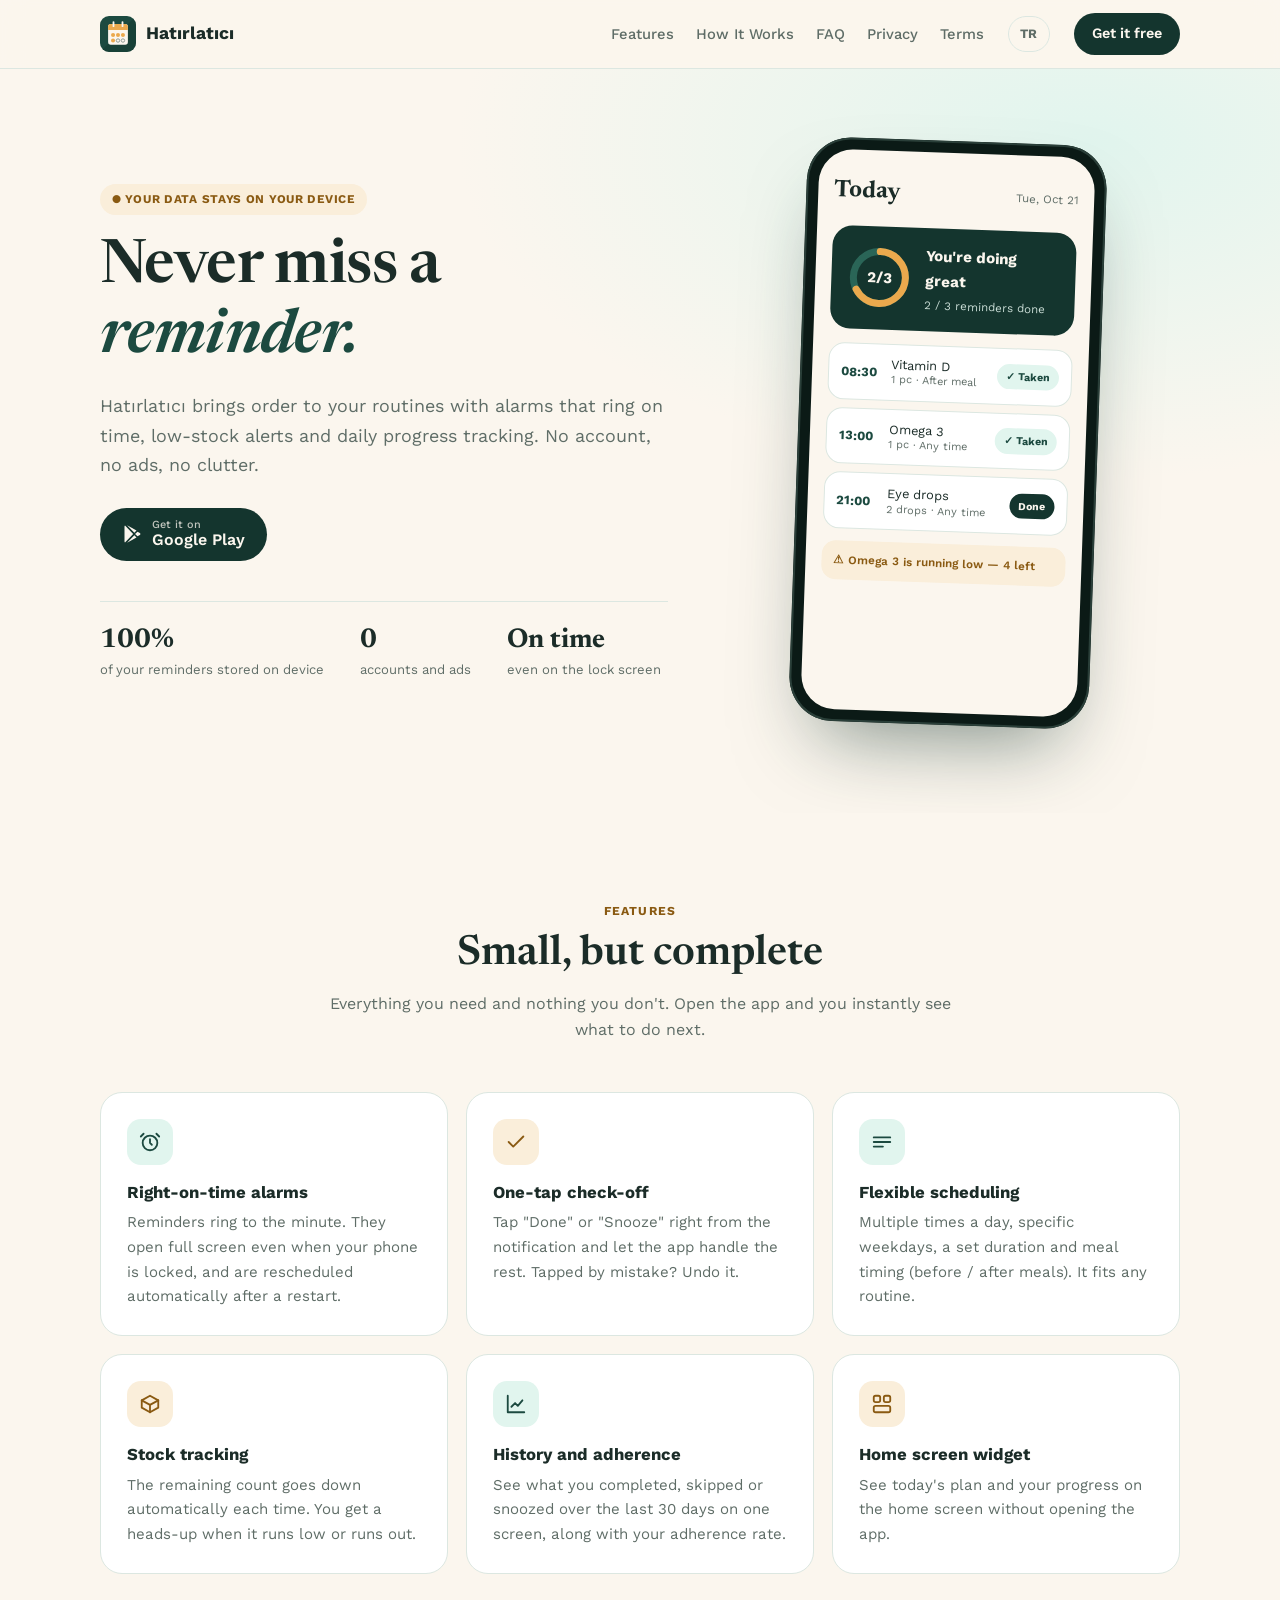
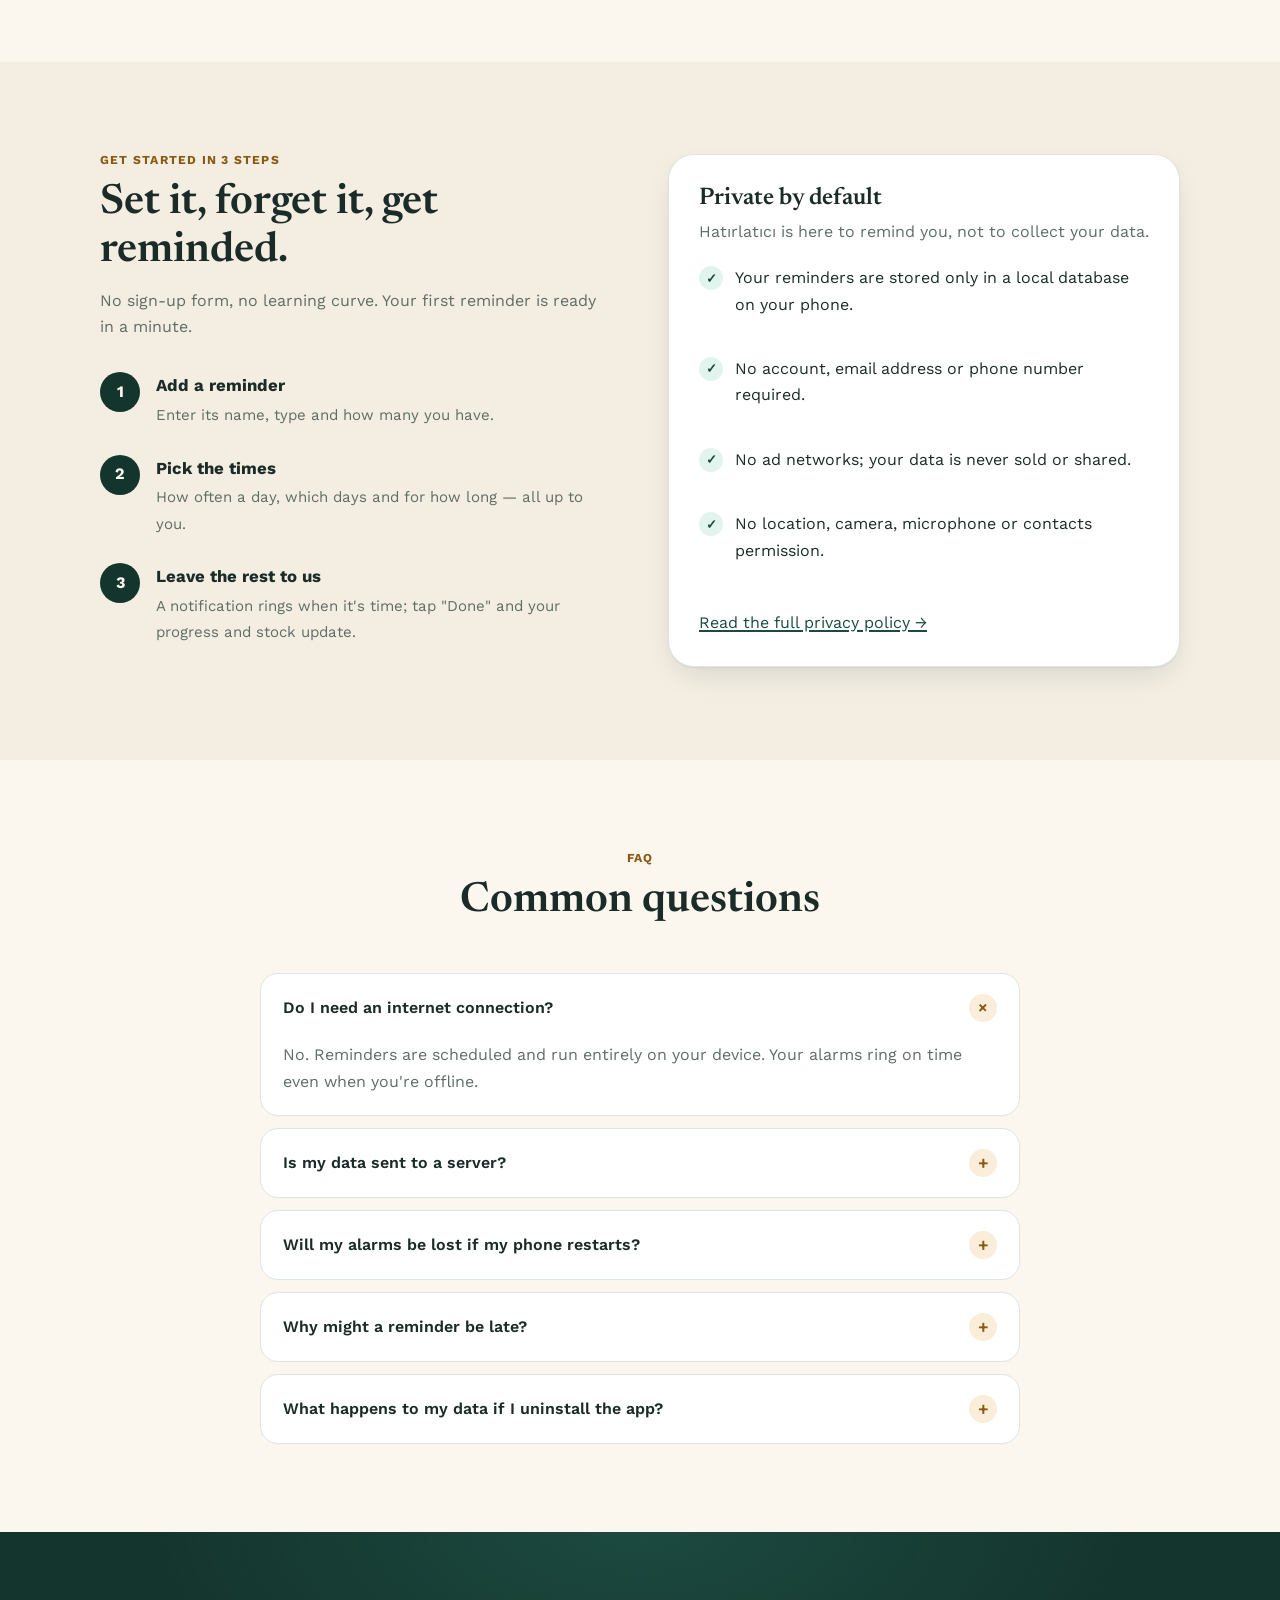
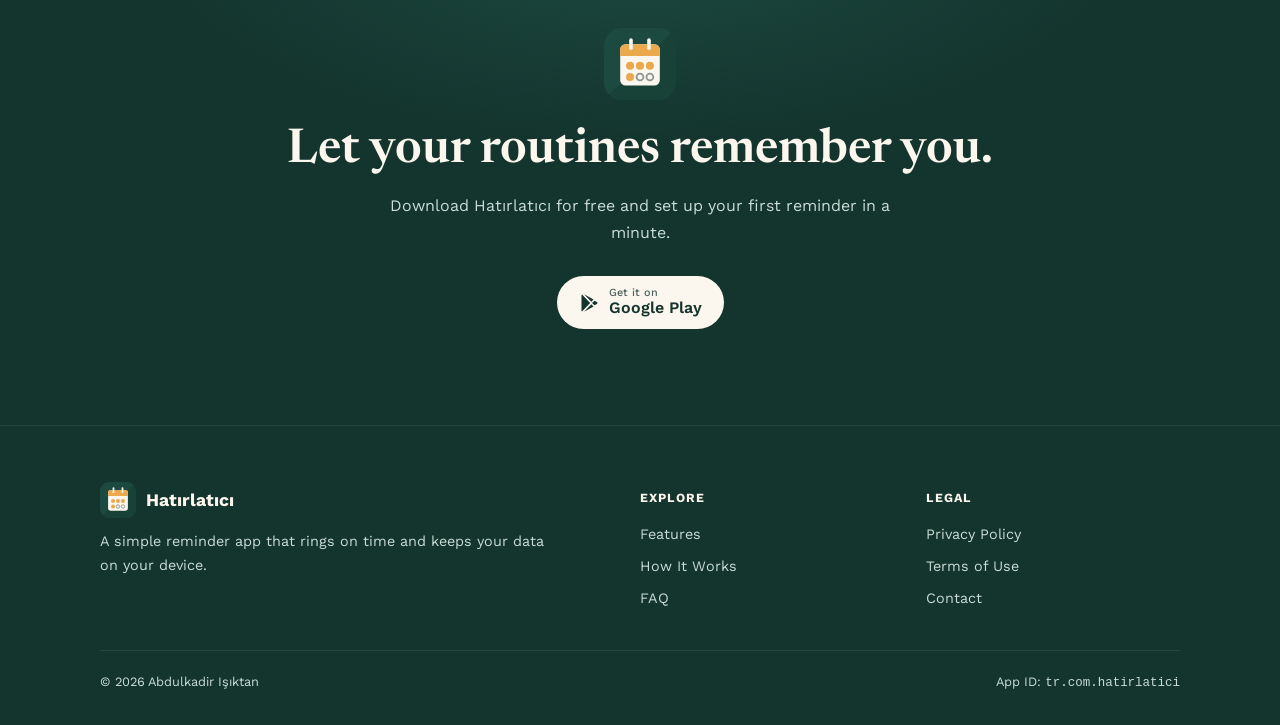
==== en/index.html @ 18e226e3 "Turn privacy page into a bilingual landing site Add a landing page, separate privacy policy and term" ====
<!DOCTYPE html>
<html lang="en">
<head>
<meta charset="UTF-8">
<meta name="viewport" content="width=device-width, initial-scale=1">
<title>Hatırlatıcı — Never miss a reminder</title>
<meta name="description" content="Hatırlatıcı keeps your daily routines on track with on-time alarms, stock tracking, history and a home screen widget. Your data stays on your device.">
<meta name="theme-color" content="#14352E">
<meta property="og:title" content="Hatırlatıcı">
<meta property="og:description" content="A simple reminder app that rings on time and keeps your data on your device.">
<meta property="og:image" content="../logo.svg">
<link rel="alternate" hreflang="tr" href="../">
<link rel="alternate" hreflang="en" href="./">
<link rel="icon" href="../logo.svg" type="image/svg+xml">
<link rel="preconnect" href="https://fonts.gstatic.com" crossorigin>
<link href="https://fonts.googleapis.com/css2?family=Newsreader:ital,wght@0,500;0,600;0,700;1,600&family=Work+Sans:wght@400;500;600;700&display=swap" rel="stylesheet">
<link rel="stylesheet" href="../styles.css">
</head>
<body>

<nav class="nav">
  <div class="wrap">
    <a class="brand" href="./"><img src="../logo.svg" alt="">Hatırlatıcı</a>
    <div class="nav-links">
      <a href="#features">Features</a>
      <a href="#how-it-works">How It Works</a>
      <a href="#faq">FAQ</a>
      <a href="privacy-policy.html">Privacy</a>
      <a href="terms-of-use.html">Terms</a>
    </div>
    <a class="lang" href="../" hreflang="tr" lang="tr" aria-label="Türkçe">TR</a>
    <a class="btn" href="#download">Get it free</a>
  </div>
</nav>

<header class="hero">
  <div class="wrap">
    <div>
      <span class="eyebrow">● Your data stays on your device</span>
      <h1>Never miss a <em>reminder.</em></h1>
      <p class="lead">Hatırlatıcı brings order to your routines with alarms that ring on time, low-stock alerts and daily progress tracking. No account, no ads, no clutter.</p>
      <a class="btn" href="https://play.google.com/store/apps/details?id=tr.com.hatirlatici" target="_blank" rel="noopener">
        <svg viewBox="0 0 24 24" fill="currentColor" aria-hidden="true"><path d="M3.6 1.8a1.5 1.5 0 0 0-.6 1.2v18c0 .5.2.9.6 1.2L13.4 12 3.6 1.8Zm11.2 11.6 2.6 2.7-11.3 6.4 8.7-9.1Zm3.8-4.1 2.8 1.6c.9.5.9 1.8 0 2.3l-2.8 1.6-2.9-2.8 2.9-2.7ZM6.1 1.5l11.3 6.4-2.6 2.7-8.7-9.1Z"/></svg>
        <span><small>Get it on</small>Google Play</span>
      </a>
      <div class="stats">
        <div><b>100%</b><span>of your reminders stored on device</span></div>
        <div><b>0</b><span>accounts and ads</span></div>
        <div><b>On time</b><span>even on the lock screen</span></div>
      </div>
    </div>

    <div class="phone" aria-hidden="true">
      <div class="screen">
        <div class="top"><b>Today</b><span>Tue, Oct 21</span></div>
        <div class="ring-card">
          <svg class="ring" viewBox="0 0 64 64">
            <circle cx="32" cy="32" r="26" fill="none" stroke="#2A6557" stroke-width="7"/>
            <circle cx="32" cy="32" r="26" fill="none" stroke="#EBA94D" stroke-width="7" stroke-linecap="round" stroke-dasharray="163.4" stroke-dashoffset="54.5" transform="rotate(-90 32 32)"/>
            <text x="32" y="37" text-anchor="middle" fill="#FBF6EE" font-size="15" font-weight="700" font-family="Work Sans, sans-serif">2/3</text>
          </svg>
          <div><b>You're doing great</b><span>2 / 3 reminders done</span></div>
        </div>
        <div class="dose"><span class="t">08:30</span><span class="n">Vitamin D<small>1 pc · After meal</small></span><span class="pill ok">✓ Taken</span></div>
        <div class="dose"><span class="t">13:00</span><span class="n">Omega 3<small>1 pc · Any time</small></span><span class="pill ok">✓ Taken</span></div>
        <div class="dose"><span class="t">21:00</span><span class="n">Eye drops<small>2 drops · Any time</small></span><span class="pill wait">Done</span></div>
        <div class="stock">⚠ Omega 3 is running low — 4 left</div>
      </div>
    </div>
  </div>
</header>

<section class="block" id="features">
  <div class="wrap">
    <div class="head">
      <div class="kicker">Features</div>
      <h2>Small, but complete</h2>
      <p>Everything you need and nothing you don't. Open the app and you instantly see what to do next.</p>
    </div>
    <div class="grid">
      <div class="card">
        <div class="icon"><svg viewBox="0 0 24 24" fill="none" stroke="currentColor" stroke-width="2" stroke-linecap="round" stroke-linejoin="round"><circle cx="12" cy="13" r="8"/><path d="M12 9v4l2 2M5 3 2 6M22 6l-3-3"/></svg></div>
        <h3>Right-on-time alarms</h3>
        <p>Reminders ring to the minute. They open full screen even when your phone is locked, and are rescheduled automatically after a restart.</p>
      </div>
      <div class="card">
        <div class="icon amber"><svg viewBox="0 0 24 24" fill="none" stroke="currentColor" stroke-width="2" stroke-linecap="round" stroke-linejoin="round"><path d="M20 6 9 17l-5-5"/></svg></div>
        <h3>One-tap check-off</h3>
        <p>Tap "Done" or "Snooze" right from the notification and let the app handle the rest. Tapped by mistake? Undo it.</p>
      </div>
      <div class="card">
        <div class="icon"><svg viewBox="0 0 24 24" fill="none" stroke="currentColor" stroke-width="2" stroke-linecap="round" stroke-linejoin="round"><path d="M3 7h18M3 12h18M3 17h10"/></svg></div>
        <h3>Flexible scheduling</h3>
        <p>Multiple times a day, specific weekdays, a set duration and meal timing (before / after meals). It fits any routine.</p>
      </div>
      <div class="card">
        <div class="icon amber"><svg viewBox="0 0 24 24" fill="none" stroke="currentColor" stroke-width="2" stroke-linecap="round" stroke-linejoin="round"><path d="M21 8 12 3 3 8v8l9 5 9-5V8Z"/><path d="m3 8 9 5 9-5M12 13v8"/></svg></div>
        <h3>Stock tracking</h3>
        <p>The remaining count goes down automatically each time. You get a heads-up when it runs low or runs out.</p>
      </div>
      <div class="card">
        <div class="icon"><svg viewBox="0 0 24 24" fill="none" stroke="currentColor" stroke-width="2" stroke-linecap="round" stroke-linejoin="round"><path d="M3 3v18h18"/><path d="m7 15 4-4 3 3 5-6"/></svg></div>
        <h3>History and adherence</h3>
        <p>See what you completed, skipped or snoozed over the last 30 days on one screen, along with your adherence rate.</p>
      </div>
      <div class="card">
        <div class="icon amber"><svg viewBox="0 0 24 24" fill="none" stroke="currentColor" stroke-width="2" stroke-linecap="round" stroke-linejoin="round"><rect x="3" y="3" width="7" height="7" rx="2"/><rect x="14" y="3" width="7" height="7" rx="2"/><rect x="3" y="14" width="18" height="7" rx="2"/></svg></div>
        <h3>Home screen widget</h3>
        <p>See today's plan and your progress on the home screen without opening the app.</p>
      </div>
    </div>
  </div>
</section>

<section class="block alt" id="how-it-works">
  <div class="wrap steps">
    <div>
      <div class="head" style="text-align:left;margin:0"><div class="kicker">Get started in 3 steps</div></div>
      <h2>Set it, forget it, get reminded.</h2>
      <p style="color:var(--muted);margin:0">No sign-up form, no learning curve. Your first reminder is ready in a minute.</p>
      <ol>
        <li><div><b>Add a reminder</b><span>Enter its name, type and how many you have.</span></div></li>
        <li><div><b>Pick the times</b><span>How often a day, which days and for how long — all up to you.</span></div></li>
        <li><div><b>Leave the rest to us</b><span>A notification rings when it's time; tap "Done" and your progress and stock update.</span></div></li>
      </ol>
    </div>
    <div class="privacy-box">
      <h3>Private by default</h3>
      <p>Hatırlatıcı is here to remind you, not to collect your data.</p>
      <ul class="checks">
        <li>Your reminders are stored only in a local database on your phone.</li>
        <li>No account, email address or phone number required.</li>
        <li>No ad networks; your data is never sold or shared.</li>
        <li>No location, camera, microphone or contacts permission.</li>
      </ul>
      <p style="margin:20px 0 0"><a href="privacy-policy.html">Read the full privacy policy →</a></p>
    </div>
  </div>
</section>

<section class="block" id="faq">
  <div class="wrap">
    <div class="head">
      <div class="kicker">FAQ</div>
      <h2>Common questions</h2>
    </div>
    <div class="faq">
      <details open>
        <summary>Do I need an internet connection?</summary>
        <p>No. Reminders are scheduled and run entirely on your device. Your alarms ring on time even when you're offline.</p>
      </details>
      <details>
        <summary>Is my data sent to a server?</summary>
        <p>Your reminders are never sent to any server. Only anonymous, aggregated usage statistics (Firebase Analytics) are collected to improve the app, and they never include the content of your reminders.</p>
      </details>
      <details>
        <summary>Will my alarms be lost if my phone restarts?</summary>
        <p>No. When your device boots up, Hatırlatıcı reschedules all alarms automatically.</p>
      </details>
      <details>
        <summary>Why might a reminder be late?</summary>
        <p>Battery saver modes on some phones can restrict apps running in the background. The app warns you if notification or exact alarm permissions are turned off; we recommend enabling them and excluding Hatırlatıcı from battery optimization.</p>
      </details>
      <details>
        <summary>What happens to my data if I uninstall the app?</summary>
        <p>Uninstalling the app deletes all reminder records on your device. The developer keeps no copy.</p>
      </details>
    </div>
  </div>
</section>

<section class="cta" id="download">
  <div class="wrap">
    <img src="../logo.svg" alt="Hatırlatıcı logo">
    <h2>Let your routines remember you.</h2>
    <p>Download Hatırlatıcı for free and set up your first reminder in a minute.</p>
    <a class="btn btn-light" href="https://play.google.com/store/apps/details?id=tr.com.hatirlatici" target="_blank" rel="noopener">
      <svg viewBox="0 0 24 24" fill="currentColor" aria-hidden="true"><path d="M3.6 1.8a1.5 1.5 0 0 0-.6 1.2v18c0 .5.2.9.6 1.2L13.4 12 3.6 1.8Zm11.2 11.6 2.6 2.7-11.3 6.4 8.7-9.1Zm3.8-4.1 2.8 1.6c.9.5.9 1.8 0 2.3l-2.8 1.6-2.9-2.8 2.9-2.7ZM6.1 1.5l11.3 6.4-2.6 2.7-8.7-9.1Z"/></svg>
      <span><small>Get it on</small>Google Play</span>
    </a>
  </div>
</section>

<footer class="site">
  <div class="wrap">
    <div class="cols">
      <div>
        <a class="brand" href="./"><img src="../logo.svg" alt="">Hatırlatıcı</a>
        <p>A simple reminder app that rings on time and keeps your data on your device.</p>
      </div>
      <div>
        <h4>Explore</h4>
        <ul>
          <li><a href="#features">Features</a></li>
          <li><a href="#how-it-works">How It Works</a></li>
          <li><a href="#faq">FAQ</a></li>
        </ul>
      </div>
      <div>
        <h4>Legal</h4>
        <ul>
          <li><a href="privacy-policy.html">Privacy Policy</a></li>
          <li><a href="terms-of-use.html">Terms of Use</a></li>
          <li><a href="mailto:kadirisiktan@gmail.com">Contact</a></li>
        </ul>
      </div>
    </div>
    <div class="bottom">
      <span>© 2026 Abdulkadir Işıktan</span>
      <span>App ID: <code>tr.com.hatirlatici</code></span>
    </div>
  </div>
</footer>

</body>
</html>
---- styles.css ----
:root{
  --teal:#1C4A40;
  --teal-deep:#14352E;
  --teal-soft:#E1F5EE;
  --amber:#EBA94D;
  --amber-soft:#FAEEDA;
  --amber-ink:#8A5A12;
  --ink:#1B2C28;
  --muted:#5F6D67;
  --line:#DCE7E1;
  --card:#FFFFFF;
  --bg:#FBF6EE;
  --bg-alt:#F3EDE2;
  --nav-bg:rgba(251,246,238,0.85);
  --shadow:0 1px 2px rgba(20,53,46,.06), 0 12px 32px -12px rgba(20,53,46,.18);
  /* Surfaces that stay dark in both themes, so their text stays light. */
  --band:#14352E;
  --band-ink:#FBF6EE;
  --band-sub:#C9DCD5;
  --btn-bg:var(--band);
  --btn-ink:var(--band-ink);
}
@media (prefers-color-scheme: dark){
  :root{
    --teal:#8FCBBB;
    --teal-deep:#0E211C;
    --teal-soft:#1F4038;
    --amber:#F0BC70;
    --amber-soft:#2B2013;
    --amber-ink:#F0BC70;
    --ink:#E7F0EC;
    --muted:#9AA8A1;
    --line:#244038;
    --card:#16302A;
    --bg:#0F1F1B;
    --bg-alt:#122520;
    --nav-bg:rgba(15,31,27,0.85);
    --shadow:0 1px 2px rgba(0,0,0,.3), 0 12px 32px -12px rgba(0,0,0,.6);
    --band:#0A1613;
    --btn-bg:#8FCBBB;
    --btn-ink:#0F1F1B;
  }
}

* { box-sizing: border-box; }
html { scroll-behavior: smooth; scroll-padding-top: 84px; }
html, body { margin: 0; }
body{
  background: var(--bg);
  color: var(--ink);
  font-family: "Work Sans", -apple-system, "Segoe UI", sans-serif;
  line-height: 1.65;
  -webkit-font-smoothing: antialiased;
}
h1,h2,h3{ font-family: "Newsreader", Georgia, serif; font-weight: 600; color: var(--ink); line-height: 1.15; }
a { color: var(--teal); text-decoration-thickness: 1.5px; text-underline-offset: 2px; }
img { display:block; max-width:100%; }
.wrap{ max-width: 1120px; margin-inline: auto; padding-inline: 20px; }

/* Nav */
.nav{
  position: sticky; top: 0; z-index: 10;
  background: var(--nav-bg);
  backdrop-filter: saturate(1.4) blur(12px);
  -webkit-backdrop-filter: saturate(1.4) blur(12px);
  border-bottom: 1px solid var(--line);
}
.nav .wrap{ display:flex; align-items:center; gap:24px; height:68px; }
.brand{ display:flex; align-items:center; gap:10px; text-decoration:none; color:var(--ink); font-weight:700; font-size:1.1rem; }
.brand img{ width:36px; height:36px; }
.nav-links{ display:flex; gap:22px; margin-left:auto; }
.nav-links a{ color:var(--muted); text-decoration:none; font-size:.92rem; font-weight:500; }
.nav-links a:hover, .nav-links a[aria-current]{ color:var(--ink); }
.nav .btn{ padding:9px 18px; font-size:.9rem; }
.lang{
  font-size:.8rem; font-weight:700; letter-spacing:.04em; text-decoration:none;
  color:var(--muted); border:1px solid var(--line); border-radius:999px; padding:6px 11px;
}
.lang:hover{ color:var(--ink); border-color:var(--muted); }
@media (max-width: 860px){ .nav-links{ display:none; } .nav .lang{ margin-left:auto; } }

/* Buttons */
.btn{
  display:inline-flex; align-items:center; gap:10px;
  padding: 12px 22px; border-radius: 999px;
  background: var(--btn-bg); color: var(--btn-ink);
  text-decoration:none; font-weight:600;
  transition: transform .15s ease, box-shadow .15s ease;
}
.btn:hover{ transform: translateY(-1px); box-shadow: var(--shadow); }
.btn svg{ width:20px; height:20px; flex-shrink:0; }
.btn small{ display:block; font-size:.68rem; font-weight:500; opacity:.75; line-height:1; }
.btn span{ line-height:1.15; text-align:left; }
.btn-light{ background: var(--band-ink); color: var(--band); }

/* Hero */
.hero{ padding: 72px 0 88px; overflow:hidden;
  background: radial-gradient(900px 480px at 85% 10%, var(--teal-soft), transparent 70%); }
.hero .wrap{ display:grid; grid-template-columns: 1.1fr .9fr; gap:48px; align-items:center; }
.eyebrow{
  display:inline-flex; align-items:center; gap:8px;
  padding:6px 12px; border-radius:999px;
  background: var(--amber-soft); color: var(--amber-ink);
  font-size:.74rem; font-weight:700; letter-spacing:.06em; text-transform:uppercase;
}
.hero h1{ font-size: clamp(2.4rem, 5.2vw, 3.8rem); margin: 18px 0 18px; letter-spacing:-.01em; }
.hero h1 em{ font-style: italic; color: var(--teal); }
.hero .lead{ font-size:1.12rem; color:var(--muted); max-width: 34em; margin:0 0 28px; }
.stats{ display:flex; gap:36px; margin-top:40px; padding-top:24px; border-top:1px solid var(--line); flex-wrap:wrap; }
.stats b{ display:block; font-family:"Newsreader",Georgia,serif; font-size:1.7rem; line-height:1.1; }
.stats span{ font-size:.82rem; color:var(--muted); }
@media (max-width: 860px){
  .hero{ padding: 44px 0 64px; }
  .hero .wrap{ grid-template-columns: 1fr; }
}

/* Phone mockup */
.phone{
  width: 300px; margin-inline:auto;
  padding: 12px; border-radius: 44px;
  background: #0B1A16;
  box-shadow: 0 40px 80px -30px rgba(20,53,46,.55), inset 0 0 0 2px #2A3F39;
  transform: rotate(2deg);
}
.screen{
  border-radius: 34px; overflow:hidden;
  background:#FBF6EE; color:#1B2C28;
  padding: 22px 16px 18px; min-height: 560px;
  font-size: .8rem;
}
.screen .top{ display:flex; justify-content:space-between; align-items:baseline; margin-bottom:14px; }
.screen .top b{ font-family:"Newsreader",Georgia,serif; font-size:1.5rem; }
.screen .top span{ color:#5F6D67; font-size:.72rem; }
.ring-card{ background:#14352E; color:#FBF6EE; border-radius:20px; padding:16px; display:flex; align-items:center; gap:14px; margin-bottom:14px; }
.ring{ width:64px; height:64px; flex-shrink:0; }
.ring-card b{ display:block; font-size:.95rem; }
.ring-card span{ font-size:.72rem; color:#C9DCD5; }
.dose{ background:#fff; border:1px solid #DCE7E1; border-radius:16px; padding:12px; display:flex; align-items:center; gap:10px; margin-bottom:8px; }
.dose .t{ font-weight:700; width:40px; color:#1C4A40; }
.dose .n{ flex:1; line-height:1.3; }
.dose .n small{ display:block; color:#5F6D67; font-size:.68rem; }
.pill{ font-size:.66rem; font-weight:700; padding:4px 9px; border-radius:999px; }
.pill.ok{ background:#E1F5EE; color:#1C4A40; }
.pill.wait{ background:#14352E; color:#FBF6EE; }
.stock{ margin-top:12px; background:#FAEEDA; color:#8A5A12; border-radius:14px; padding:10px 12px; font-size:.72rem; font-weight:600; }

/* Sections */
section.block{ padding: 88px 0; }
section.alt{ background: var(--bg-alt); }
.head{ text-align:center; max-width: 640px; margin: 0 auto 48px; }
.head .kicker{ font-size:.76rem; font-weight:700; letter-spacing:.1em; text-transform:uppercase; color:var(--amber-ink); }
.head h2{ font-size: clamp(1.9rem, 3.6vw, 2.6rem); margin: 10px 0 12px; }
.head p{ color:var(--muted); margin:0; }

.grid{ display:grid; grid-template-columns: repeat(3, 1fr); gap:18px; }
@media (max-width: 900px){ .grid{ grid-template-columns: repeat(2, 1fr); } }
@media (max-width: 600px){ .grid{ grid-template-columns: 1fr; } }
.card{
  background: var(--card); border:1px solid var(--line); border-radius: 22px;
  padding: 26px; transition: transform .2s ease, box-shadow .2s ease;
}
.card:hover{ transform: translateY(-3px); box-shadow: var(--shadow); }
.icon{
  width:46px; height:46px; border-radius:14px;
  display:flex; align-items:center; justify-content:center;
  background: var(--teal-soft); color: var(--teal); margin-bottom:18px;
}
.icon.amber{ background: var(--amber-soft); color: var(--amber-ink); }
.icon svg{ width:22px; height:22px; }
.card h3{ font-family:"Work Sans",sans-serif; font-size:1.05rem; font-weight:700; margin:0 0 8px; }
.card p{ margin:0; color:var(--muted); font-size:.94rem; }

/* Steps */
.steps{ display:grid; grid-template-columns: 1fr 1fr; gap:56px; align-items:center; }
@media (max-width: 860px){ .steps{ grid-template-columns: 1fr; gap:36px; } }
.steps h2{ font-size: clamp(1.9rem, 3.6vw, 2.6rem); margin: 10px 0 12px; }
.steps ol{ list-style:none; padding:0; margin:32px 0 0; counter-reset: s; }
.steps li{ counter-increment: s; display:grid; grid-template-columns: 40px 1fr; gap:16px; margin-bottom:26px; }
.steps li::before{
  content: counter(s); width:40px; height:40px; border-radius:50%;
  background: var(--btn-bg); color: var(--btn-ink);
  display:flex; align-items:center; justify-content:center; font-weight:700;
}
.steps li b{ display:block; font-size:1.05rem; margin-bottom:2px; }
.steps li span{ color:var(--muted); font-size:.94rem; }
.privacy-box{
  background: var(--card); border:1px solid var(--line); border-radius: 26px;
  padding: 30px; box-shadow: var(--shadow);
}
.privacy-box h3{ margin:0 0 6px; font-size:1.5rem; }
.privacy-box > p{ color:var(--muted); margin:0 0 20px; }
.checks{ list-style:none; padding:0; margin:0; display:grid; gap:12px; }
.checks li{ display:flex; gap:12px; align-items:flex-start; }
.checks li::before{
  content:"✓"; flex-shrink:0; width:24px; height:24px; border-radius:50%;
  background: var(--teal-soft); color: var(--teal); font-weight:700; font-size:.8rem;
  display:flex; align-items:center; justify-content:center; margin-top:1px;
}

/* FAQ */
.faq{ max-width: 760px; margin-inline:auto; display:grid; gap:12px; }
.faq details{ background: var(--card); border:1px solid var(--line); border-radius: 18px; padding: 0 22px; }
.faq summary{
  cursor:pointer; list-style:none; padding: 20px 0; font-weight:600;
  display:flex; justify-content:space-between; gap:16px; align-items:center;
}
.faq summary::-webkit-details-marker{ display:none; }
.faq summary::after{
  content:"+"; flex-shrink:0; width:28px; height:28px; border-radius:50%;
  background: var(--amber-soft); color: var(--amber-ink);
  display:flex; align-items:center; justify-content:center; font-size:1.1rem; transition: transform .2s ease;
}
.faq details[open] summary::after{ transform: rotate(45deg); }
.faq details p{ margin:0 0 20px; color:var(--muted); }

/* CTA band */
.cta{
  background: radial-gradient(700px 300px at 50% 0%, #1C4A40, transparent 70%), var(--band);
  color: var(--band-ink); text-align:center; padding: 96px 0;
}
.cta img{ width:72px; height:72px; margin: 0 auto 24px; }
.cta h2{ color: var(--band-ink); font-size: clamp(2rem, 4.4vw, 3rem); margin:0 0 14px; }
.cta p{ color: var(--band-sub); max-width: 34em; margin: 0 auto 30px; }

/* Footer */
footer.site{ background: var(--band); color: var(--band-sub); padding: 56px 0 32px; font-size:.9rem; border-top:1px solid rgba(255,255,255,.06); }
footer.site .cols{ display:grid; grid-template-columns: 2fr 1fr 1fr; gap:32px; }
@media (max-width: 700px){ footer.site .cols{ grid-template-columns: 1fr; } }
footer.site .brand{ color: var(--band-ink); margin-bottom:12px; }
footer.site h4{ color: var(--band-ink); font-size:.78rem; letter-spacing:.08em; text-transform:uppercase; margin:6px 0 14px; }
footer.site ul{ list-style:none; padding:0; margin:0; display:grid; gap:8px; }
footer.site a{ color: var(--band-sub); text-decoration:none; }
footer.site a:hover{ color: var(--band-ink); }
footer.site p{ margin:0; max-width: 32em; }
footer.site .bottom{ margin-top:40px; padding-top:20px; border-top:1px solid rgba(255,255,255,.08); display:flex; justify-content:space-between; gap:12px; flex-wrap:wrap; font-size:.8rem; }
footer.site code{ font-size:.78rem; }

/* Legal pages */
.doc-hero{ padding: 56px 0 36px; background: radial-gradient(700px 300px at 80% 0%, var(--teal-soft), transparent 70%); }
.doc-hero .back{ font-size:.9rem; text-decoration:none; font-weight:600; }
.doc-hero h1{ font-size: clamp(2.2rem, 5vw, 3.2rem); margin: 18px 0 8px; }
.doc-hero p{ color:var(--muted); margin:0; }
.doc{ max-width: 780px; margin-inline:auto; padding: 0 20px 80px; }
.summary{
  background: var(--teal-soft); border:1px solid var(--line); border-radius:20px;
  padding: 22px 24px; margin-bottom: 28px;
}
.summary h2{ margin:0 0 10px; font-family:"Work Sans",sans-serif; font-size:.82rem; text-transform:uppercase; letter-spacing:.06em; color:var(--teal); }
.summary ul{ margin:0; padding-left:20px; }
.summary li{ margin-bottom:6px; }
.notice{
  background: var(--amber-soft); border:1px solid var(--line); border-radius:20px;
  padding: 22px 24px; margin-bottom: 28px;
}
.notice h2{ margin:0 0 8px; font-family:"Work Sans",sans-serif; font-size:.82rem; text-transform:uppercase; letter-spacing:.06em; color:var(--amber-ink); }
.notice p{ margin:0; }
.toc{ background: var(--card); border:1px solid var(--line); border-radius:20px; padding: 20px 24px; margin-bottom: 28px; }
.toc p{ margin:0 0 8px; font-size:.78rem; font-weight:700; text-transform:uppercase; letter-spacing:.06em; color:var(--muted); }
.toc ol{ margin:0; padding-left:20px; columns: 2; column-gap: 28px; }
@media (max-width: 600px){ .toc ol{ columns: 1; } }
.toc a{ text-decoration:none; }
.doc section{ background: var(--card); border:1px solid var(--line); border-radius:20px; padding: 24px 26px; margin-bottom: 16px; }
.doc section h2{ margin:0 0 12px; font-size:1.4rem; display:flex; align-items:center; gap:12px; }
.doc .num{
  font-family:"Work Sans",sans-serif; font-size:.78rem; font-weight:700;
  color: var(--amber-ink); background: var(--amber-soft);
  border-radius:8px; padding:3px 8px;
}
.doc h3{ font-family:"Work Sans",sans-serif; font-size:1rem; font-weight:700; margin:20px 0 6px; color:var(--teal); }
.doc p{ margin: 0 0 12px; }
.doc p:last-child{ margin-bottom:0; }
.doc ul{ padding-left:20px; margin: 8px 0 12px; }
.doc li{ margin-bottom:4px; }
.doc table{ width:100%; border-collapse: collapse; margin: 10px 0 14px; font-size:.92rem; }
.doc th, .doc td{ text-align:left; padding:10px 8px; border-bottom:1px solid var(--line); vertical-align:top; overflow-wrap:anywhere; }
@media (max-width: 600px){ .doc section, .summary, .notice, .toc{ padding: 20px 18px; } }
.doc th{ color:var(--muted); font-weight:700; font-size:.76rem; text-transform:uppercase; letter-spacing:.03em; }
.tag{
  display:inline-block; background: var(--amber-soft); color: var(--amber-ink);
  border-radius:999px; padding:2px 10px; font-size:.74rem; font-weight:600;
}
code{ font-size:.88em; }

@media (prefers-reduced-motion: reduce){
  html{ scroll-behavior:auto; }
  .btn, .card, .faq summary::after{ transition:none; }
}
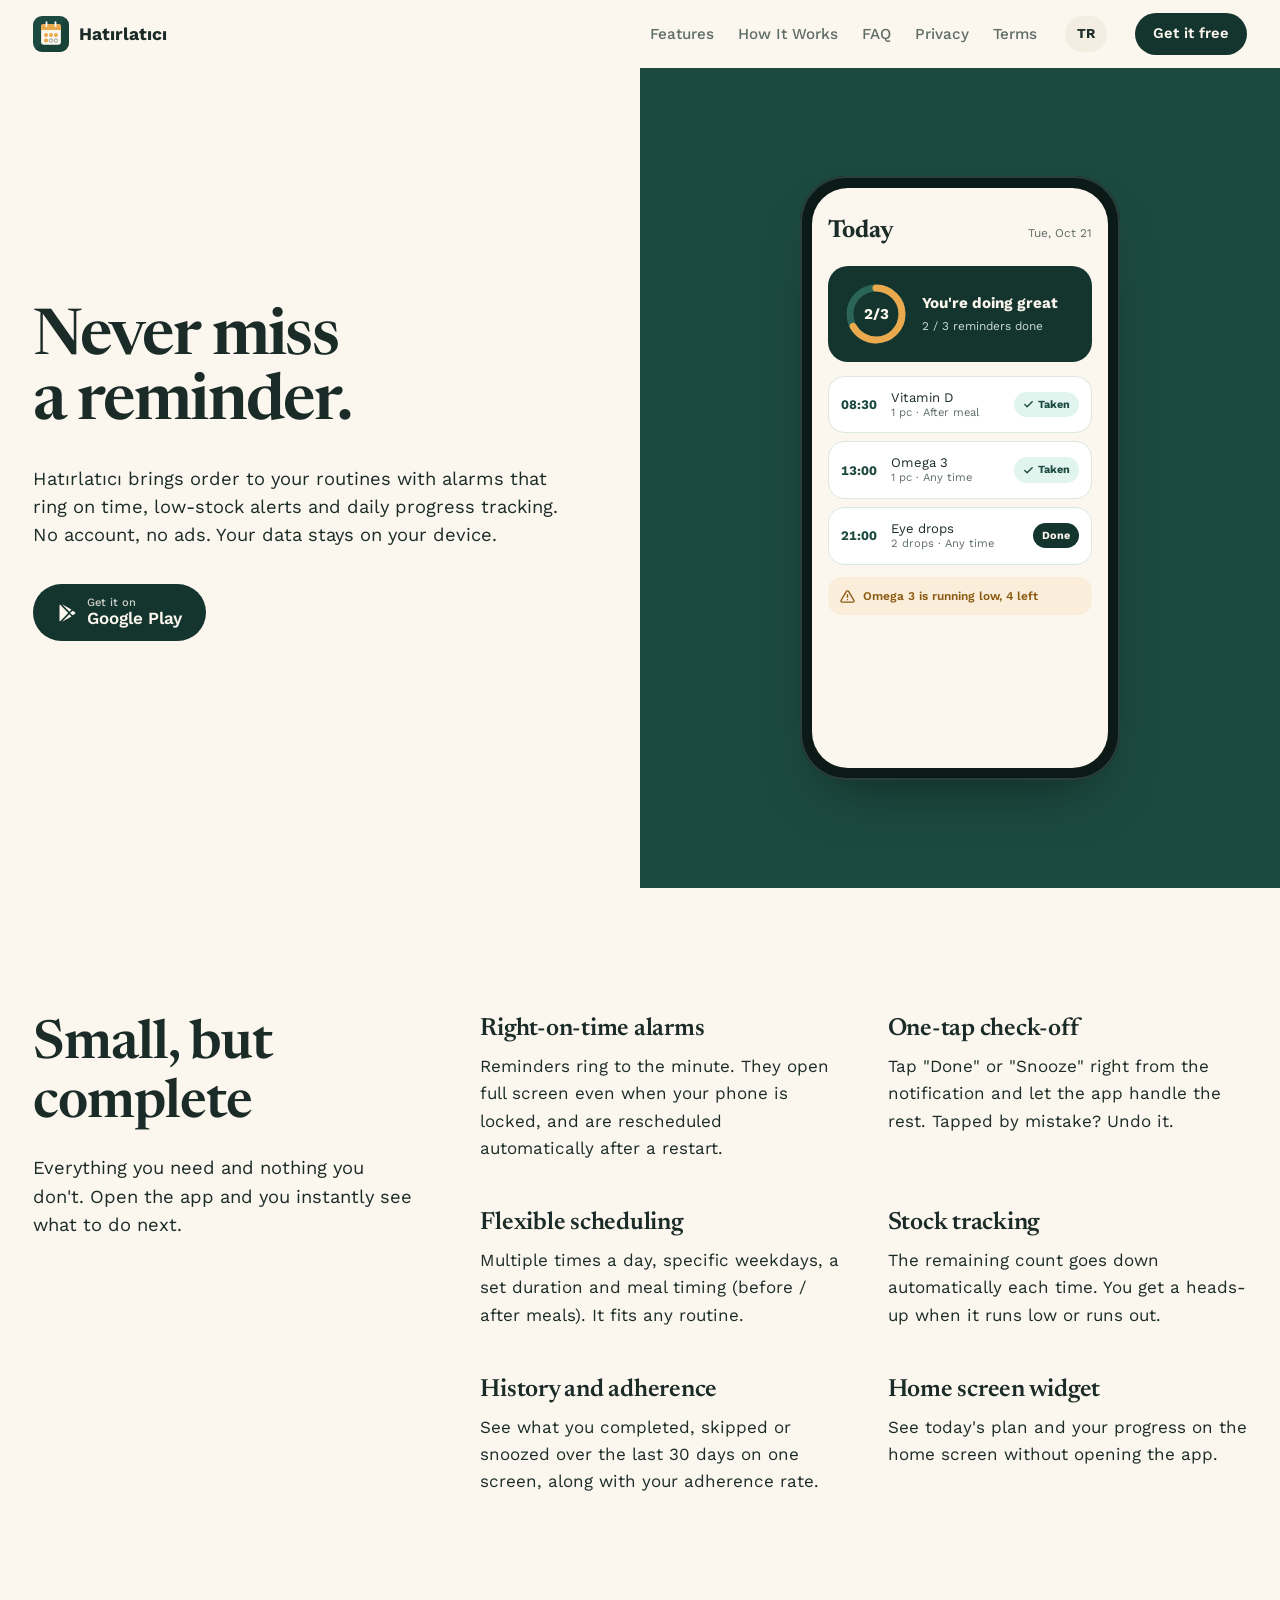
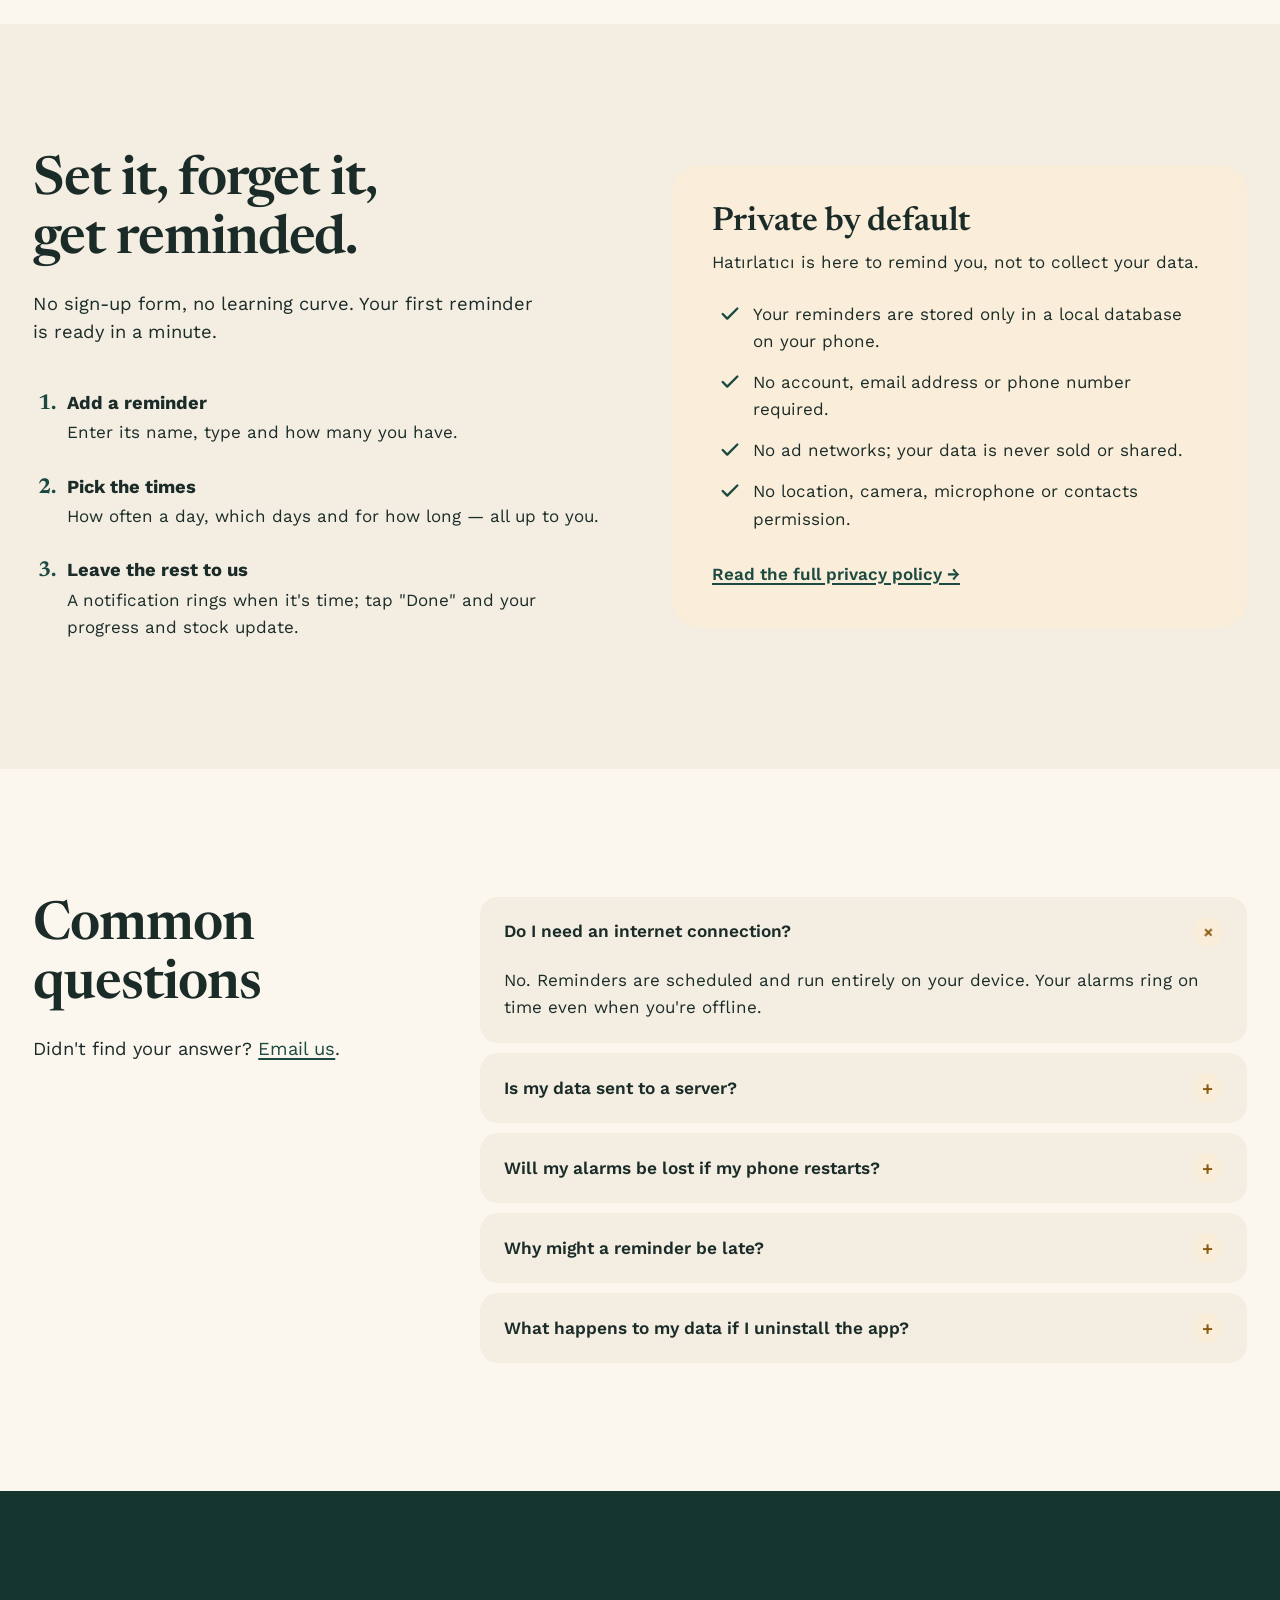
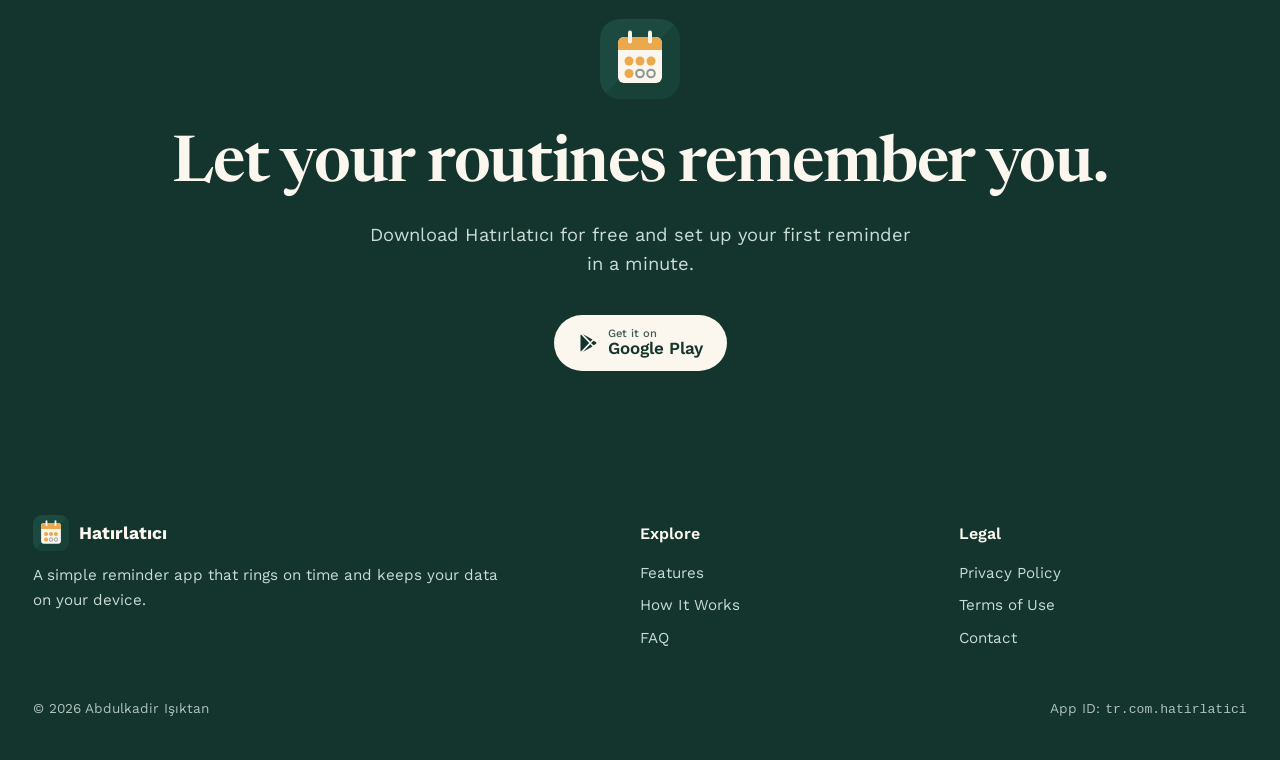
==== commit 620c4144: "Restyle the site and add product context Remove eyebrows, gradients, resting shadows, icon cards, em" ====
--- a/en/index.html
+++ b/en/index.html
@@ -13,7 +13,7 @@
 <link rel="alternate" hreflang="en" href="./">
 <link rel="icon" href="../logo.svg" type="image/svg+xml">
 <link rel="preconnect" href="https://fonts.gstatic.com" crossorigin>
-<link href="https://fonts.googleapis.com/css2?family=Newsreader:ital,wght@0,500;0,600;0,700;1,600&family=Work+Sans:wght@400;500;600;700&display=swap" rel="stylesheet">
+<link href="https://fonts.googleapis.com/css2?family=Newsreader:wght@500;600;700&family=Work+Sans:wght@400;500;600;700&display=swap" rel="stylesheet">
 <link rel="stylesheet" href="../styles.css">
 </head>
 <body>
@@ -34,23 +34,16 @@
 </nav>
 
 <header class="hero">
-  <div class="wrap">
-    <div>
-      <span class="eyebrow">● Your data stays on your device</span>
-      <h1>Never miss a <em>reminder.</em></h1>
-      <p class="lead">Hatırlatıcı brings order to your routines with alarms that ring on time, low-stock alerts and daily progress tracking. No account, no ads, no clutter.</p>
-      <a class="btn" href="https://play.google.com/store/apps/details?id=tr.com.hatirlatici" target="_blank" rel="noopener">
-        <svg viewBox="0 0 24 24" fill="currentColor" aria-hidden="true"><path d="M3.6 1.8a1.5 1.5 0 0 0-.6 1.2v18c0 .5.2.9.6 1.2L13.4 12 3.6 1.8Zm11.2 11.6 2.6 2.7-11.3 6.4 8.7-9.1Zm3.8-4.1 2.8 1.6c.9.5.9 1.8 0 2.3l-2.8 1.6-2.9-2.8 2.9-2.7ZM6.1 1.5l11.3 6.4-2.6 2.7-8.7-9.1Z"/></svg>
-        <span><small>Get it on</small>Google Play</span>
-      </a>
-      <div class="stats">
-        <div><b>100%</b><span>of your reminders stored on device</span></div>
-        <div><b>0</b><span>accounts and ads</span></div>
-        <div><b>On time</b><span>even on the lock screen</span></div>
-      </div>
-    </div>
-
-    <div class="phone" aria-hidden="true">
+  <div class="hero-copy" data-rise>
+    <h1>Never miss a reminder.</h1>
+    <p class="lead">Hatırlatıcı brings order to your routines with alarms that ring on time, low-stock alerts and daily progress tracking. No account, no ads. Your data stays on your device.</p>
+    <a class="btn" href="https://play.google.com/store/apps/details?id=tr.com.hatirlatici" target="_blank" rel="noopener">
+      <svg viewBox="0 0 24 24" fill="currentColor" aria-hidden="true"><path d="M3.6 1.8a1.5 1.5 0 0 0-.6 1.2v18c0 .5.2.9.6 1.2L13.4 12 3.6 1.8Zm11.2 11.6 2.6 2.7-11.3 6.4 8.7-9.1Zm3.8-4.1 2.8 1.6c.9.5.9 1.8 0 2.3l-2.8 1.6-2.9-2.8 2.9-2.7ZM6.1 1.5l11.3 6.4-2.6 2.7-8.7-9.1Z"/></svg>
+      <span><small>Get it on</small>Google Play</span>
+    </a>
+  </div>
+  <div class="hero-stage" data-rise>
+    <div class="phone" data-ui aria-hidden="true">
       <div class="screen">
         <div class="top"><b>Today</b><span>Tue, Oct 21</span></div>
         <div class="ring-card">
@@ -61,70 +54,62 @@
           </svg>
           <div><b>You're doing great</b><span>2 / 3 reminders done</span></div>
         </div>
-        <div class="dose"><span class="t">08:30</span><span class="n">Vitamin D<small>1 pc · After meal</small></span><span class="pill ok">✓ Taken</span></div>
-        <div class="dose"><span class="t">13:00</span><span class="n">Omega 3<small>1 pc · Any time</small></span><span class="pill ok">✓ Taken</span></div>
+        <div class="dose"><span class="t">08:30</span><span class="n">Vitamin D<small>1 pc · After meal</small></span><span class="pill ok"><svg viewBox="0 0 24 24" fill="none" stroke="currentColor" stroke-width="3" stroke-linecap="round" stroke-linejoin="round" aria-hidden="true"><path d="M20 6 9 17l-5-5"/></svg>Taken</span></div>
+        <div class="dose"><span class="t">13:00</span><span class="n">Omega 3<small>1 pc · Any time</small></span><span class="pill ok"><svg viewBox="0 0 24 24" fill="none" stroke="currentColor" stroke-width="3" stroke-linecap="round" stroke-linejoin="round" aria-hidden="true"><path d="M20 6 9 17l-5-5"/></svg>Taken</span></div>
         <div class="dose"><span class="t">21:00</span><span class="n">Eye drops<small>2 drops · Any time</small></span><span class="pill wait">Done</span></div>
-        <div class="stock">⚠ Omega 3 is running low — 4 left</div>
+        <div class="stock"><svg viewBox="0 0 24 24" fill="none" stroke="currentColor" stroke-width="2.2" stroke-linecap="round" stroke-linejoin="round" aria-hidden="true"><path d="M10.3 3.9 1.8 18a2 2 0 0 0 1.7 3h17a2 2 0 0 0 1.7-3L13.7 3.9a2 2 0 0 0-3.4 0Z"/><path d="M12 9v4M12 17h.01"/></svg>Omega 3 is running low, 4 left</div>
       </div>
     </div>
   </div>
 </header>
 
 <section class="block" id="features">
-  <div class="wrap">
-    <div class="head">
-      <div class="kicker">Features</div>
+  <div class="wrap split">
+    <div class="side" data-rise>
       <h2>Small, but complete</h2>
-      <p>Everything you need and nothing you don't. Open the app and you instantly see what to do next.</p>
-    </div>
-    <div class="grid">
-      <div class="card">
-        <div class="icon"><svg viewBox="0 0 24 24" fill="none" stroke="currentColor" stroke-width="2" stroke-linecap="round" stroke-linejoin="round"><circle cx="12" cy="13" r="8"/><path d="M12 9v4l2 2M5 3 2 6M22 6l-3-3"/></svg></div>
+      <p class="intro">Everything you need and nothing you don't. Open the app and you instantly see what to do next.</p>
+    </div>
+    <ul class="feature-list" data-rise>
+      <li>
         <h3>Right-on-time alarms</h3>
         <p>Reminders ring to the minute. They open full screen even when your phone is locked, and are rescheduled automatically after a restart.</p>
-      </div>
-      <div class="card">
-        <div class="icon amber"><svg viewBox="0 0 24 24" fill="none" stroke="currentColor" stroke-width="2" stroke-linecap="round" stroke-linejoin="round"><path d="M20 6 9 17l-5-5"/></svg></div>
+      </li>
+      <li>
         <h3>One-tap check-off</h3>
         <p>Tap "Done" or "Snooze" right from the notification and let the app handle the rest. Tapped by mistake? Undo it.</p>
-      </div>
-      <div class="card">
-        <div class="icon"><svg viewBox="0 0 24 24" fill="none" stroke="currentColor" stroke-width="2" stroke-linecap="round" stroke-linejoin="round"><path d="M3 7h18M3 12h18M3 17h10"/></svg></div>
+      </li>
+      <li>
         <h3>Flexible scheduling</h3>
         <p>Multiple times a day, specific weekdays, a set duration and meal timing (before / after meals). It fits any routine.</p>
-      </div>
-      <div class="card">
-        <div class="icon amber"><svg viewBox="0 0 24 24" fill="none" stroke="currentColor" stroke-width="2" stroke-linecap="round" stroke-linejoin="round"><path d="M21 8 12 3 3 8v8l9 5 9-5V8Z"/><path d="m3 8 9 5 9-5M12 13v8"/></svg></div>
+      </li>
+      <li>
         <h3>Stock tracking</h3>
         <p>The remaining count goes down automatically each time. You get a heads-up when it runs low or runs out.</p>
-      </div>
-      <div class="card">
-        <div class="icon"><svg viewBox="0 0 24 24" fill="none" stroke="currentColor" stroke-width="2" stroke-linecap="round" stroke-linejoin="round"><path d="M3 3v18h18"/><path d="m7 15 4-4 3 3 5-6"/></svg></div>
+      </li>
+      <li>
         <h3>History and adherence</h3>
         <p>See what you completed, skipped or snoozed over the last 30 days on one screen, along with your adherence rate.</p>
-      </div>
-      <div class="card">
-        <div class="icon amber"><svg viewBox="0 0 24 24" fill="none" stroke="currentColor" stroke-width="2" stroke-linecap="round" stroke-linejoin="round"><rect x="3" y="3" width="7" height="7" rx="2"/><rect x="14" y="3" width="7" height="7" rx="2"/><rect x="3" y="14" width="18" height="7" rx="2"/></svg></div>
+      </li>
+      <li>
         <h3>Home screen widget</h3>
         <p>See today's plan and your progress on the home screen without opening the app.</p>
-      </div>
-    </div>
+      </li>
+    </ul>
   </div>
 </section>
 
 <section class="block alt" id="how-it-works">
   <div class="wrap steps">
-    <div>
-      <div class="head" style="text-align:left;margin:0"><div class="kicker">Get started in 3 steps</div></div>
+    <div data-rise>
       <h2>Set it, forget it, get reminded.</h2>
-      <p style="color:var(--muted);margin:0">No sign-up form, no learning curve. Your first reminder is ready in a minute.</p>
+      <p class="intro">No sign-up form, no learning curve. Your first reminder is ready in a minute.</p>
       <ol>
-        <li><div><b>Add a reminder</b><span>Enter its name, type and how many you have.</span></div></li>
-        <li><div><b>Pick the times</b><span>How often a day, which days and for how long — all up to you.</span></div></li>
-        <li><div><b>Leave the rest to us</b><span>A notification rings when it's time; tap "Done" and your progress and stock update.</span></div></li>
+        <li><b>Add a reminder</b>Enter its name, type and how many you have.</li>
+        <li><b>Pick the times</b>How often a day, which days and for how long — all up to you.</li>
+        <li><b>Leave the rest to us</b>A notification rings when it's time; tap "Done" and your progress and stock update.</li>
       </ol>
     </div>
-    <div class="privacy-box">
+    <div class="privacy-box" data-rise>
       <h3>Private by default</h3>
       <p>Hatırlatıcı is here to remind you, not to collect your data.</p>
       <ul class="checks">
@@ -133,18 +118,18 @@
         <li>No ad networks; your data is never sold or shared.</li>
         <li>No location, camera, microphone or contacts permission.</li>
       </ul>
-      <p style="margin:20px 0 0"><a href="privacy-policy.html">Read the full privacy policy →</a></p>
+      <p class="more"><a href="privacy-policy.html">Read the full privacy policy →</a></p>
     </div>
   </div>
 </section>
 
 <section class="block" id="faq">
-  <div class="wrap">
-    <div class="head">
-      <div class="kicker">FAQ</div>
+  <div class="wrap split">
+    <div class="side" data-rise>
       <h2>Common questions</h2>
-    </div>
-    <div class="faq">
+      <p class="intro">Didn't find your answer? <a href="mailto:kadirisiktan@gmail.com">Email us</a>.</p>
+    </div>
+    <div class="faq" data-rise>
       <details open>
         <summary>Do I need an internet connection?</summary>
         <p>No. Reminders are scheduled and run entirely on your device. Your alarms ring on time even when you're offline.</p>
@@ -170,7 +155,7 @@
 </section>
 
 <section class="cta" id="download">
-  <div class="wrap">
+  <div class="wrap" data-rise>
     <img src="../logo.svg" alt="Hatırlatıcı logo">
     <h2>Let your routines remember you.</h2>
     <p>Download Hatırlatıcı for free and set up your first reminder in a minute.</p>
@@ -212,5 +197,20 @@
   </div>
 </footer>
 
+<script>
+  // Mark section parts as they enter so they rise into place once; skipped for reduced motion.
+  (() => {
+    if (!("IntersectionObserver" in window) || matchMedia("(prefers-reduced-motion: reduce)").matches) return;
+    document.documentElement.classList.add("rise-ready");
+    const io = new IntersectionObserver((entries) => {
+      for (const entry of entries) {
+        if (!entry.isIntersecting) continue;
+        entry.target.classList.add("risen");
+        io.unobserve(entry.target);
+      }
+    }, { rootMargin: "0px 0px -8% 0px" });
+    document.querySelectorAll("[data-rise]").forEach((el) => io.observe(el));
+  })();
+</script>
 </body>
 </html>
--- a/styles.css
+++ b/styles.css
@@ -8,17 +8,21 @@
   --ink:#1B2C28;
   --muted:#5F6D67;
   --line:#DCE7E1;
-  --card:#FFFFFF;
   --bg:#FBF6EE;
   --bg-alt:#F3EDE2;
-  --nav-bg:rgba(251,246,238,0.85);
-  --shadow:0 1px 2px rgba(20,53,46,.06), 0 12px 32px -12px rgba(20,53,46,.18);
+  /* The hero's colour field behind the phone. */
+  --field:#1C4A40;
+  --panel:var(--amber-soft);
   /* Surfaces that stay dark in both themes, so their text stays light. */
   --band:#14352E;
   --band-ink:#FBF6EE;
   --band-sub:#C9DCD5;
   --btn-bg:var(--band);
   --btn-ink:var(--band-ink);
+  --btn-hover:#1C4A40;
+  --margin:clamp(16px, 2.6vw, 40px);
+  --max:1280px;
+  --nav-h:68px;
 }
 @media (prefers-color-scheme: dark){
   :root{
@@ -31,257 +35,258 @@
     --ink:#E7F0EC;
     --muted:#9AA8A1;
     --line:#244038;
-    --card:#16302A;
     --bg:#0F1F1B;
-    --bg-alt:#122520;
-    --nav-bg:rgba(15,31,27,0.85);
-    --shadow:0 1px 2px rgba(0,0,0,.3), 0 12px 32px -12px rgba(0,0,0,.6);
+    --bg-alt:#152A25;
+    --field:#1A3A33;
+    --panel:#1F4038;
     --band:#0A1613;
     --btn-bg:#8FCBBB;
     --btn-ink:#0F1F1B;
+    --btn-hover:#A9DACC;
   }
 }
 
 * { box-sizing: border-box; }
-html { scroll-behavior: smooth; scroll-padding-top: 84px; }
+html { scroll-behavior: smooth; scroll-padding-top: calc(var(--nav-h) + 16px); }
 html, body { margin: 0; }
 body{
   background: var(--bg);
   color: var(--ink);
   font-family: "Work Sans", -apple-system, "Segoe UI", sans-serif;
-  line-height: 1.65;
+  font-size: 1.0625rem;
+  line-height: 1.6;
   -webkit-font-smoothing: antialiased;
 }
-h1,h2,h3{ font-family: "Newsreader", Georgia, serif; font-weight: 600; color: var(--ink); line-height: 1.15; }
-a { color: var(--teal); text-decoration-thickness: 1.5px; text-underline-offset: 2px; }
+h1,h2,h3{ font-family: "Newsreader", Georgia, serif; font-weight: 600; color: var(--ink); line-height: 1.1; text-wrap: balance; }
+a { color: var(--teal); text-decoration-thickness: 1.5px; text-underline-offset: 3px; }
+a:hover{ text-decoration-thickness: 2px; }
 img { display:block; max-width:100%; }
-.wrap{ max-width: 1120px; margin-inline: auto; padding-inline: 20px; }
-
-/* Nav */
-.nav{
-  position: sticky; top: 0; z-index: 10;
-  background: var(--nav-bg);
-  backdrop-filter: saturate(1.4) blur(12px);
-  -webkit-backdrop-filter: saturate(1.4) blur(12px);
-  border-bottom: 1px solid var(--line);
-}
-.nav .wrap{ display:flex; align-items:center; gap:24px; height:68px; }
+::selection{ background: var(--amber); color: #14352E; }
+:focus-visible{ outline: 2px solid var(--amber); outline-offset: 3px; border-radius: 6px; }
+.wrap{ max-width: calc(var(--max) + 2 * var(--margin)); margin-inline: auto; padding-inline: var(--margin); }
+
+/* Nav: a plain bar on the page ground. */
+.nav{ position: sticky; top: 0; z-index: 10; background: var(--bg); }
+.nav .wrap{ display:flex; align-items:center; gap:28px; height: var(--nav-h); }
 .brand{ display:flex; align-items:center; gap:10px; text-decoration:none; color:var(--ink); font-weight:700; font-size:1.1rem; }
 .brand img{ width:36px; height:36px; }
-.nav-links{ display:flex; gap:22px; margin-left:auto; }
-.nav-links a{ color:var(--muted); text-decoration:none; font-size:.92rem; font-weight:500; }
+.nav-links{ display:flex; gap:24px; margin-left:auto; }
+.nav-links a{ color:var(--muted); text-decoration:none; font-size:.95rem; font-weight:500; }
 .nav-links a:hover, .nav-links a[aria-current]{ color:var(--ink); }
-.nav .btn{ padding:9px 18px; font-size:.9rem; }
+.nav-links a[aria-current]{ text-decoration: underline; text-decoration-color: var(--amber); }
+.nav .btn{ padding:9px 18px; font-size:.92rem; white-space:nowrap; }
 .lang{
-  font-size:.8rem; font-weight:700; letter-spacing:.04em; text-decoration:none;
-  color:var(--muted); border:1px solid var(--line); border-radius:999px; padding:6px 11px;
-}
-.lang:hover{ color:var(--ink); border-color:var(--muted); }
-@media (max-width: 860px){ .nav-links{ display:none; } .nav .lang{ margin-left:auto; } }
-
-/* Buttons */
+  font-size:.85rem; font-weight:700; text-decoration:none;
+  color:var(--ink); background: var(--bg-alt); border-radius:999px; padding:7px 12px;
+}
+.lang:hover{ background: var(--teal-soft); }
+@media (max-width: 900px){ .nav-links{ display:none; } .nav .lang{ margin-left:auto; } }
+
+/* Buttons: flat, one fill, fully round. */
 .btn{
   display:inline-flex; align-items:center; gap:10px;
-  padding: 12px 22px; border-radius: 999px;
+  padding: 13px 24px; border-radius: 999px;
   background: var(--btn-bg); color: var(--btn-ink);
   text-decoration:none; font-weight:600;
-  transition: transform .15s ease, box-shadow .15s ease;
-}
-.btn:hover{ transform: translateY(-1px); box-shadow: var(--shadow); }
+  transition: background-color .2s ease, transform .15s ease;
+}
+.btn:hover{ background: var(--btn-hover); }
+.btn:active{ transform: scale(.97); }
 .btn svg{ width:20px; height:20px; flex-shrink:0; }
-.btn small{ display:block; font-size:.68rem; font-weight:500; opacity:.75; line-height:1; }
+.btn small{ display:block; font-size:.7rem; font-weight:500; opacity:.8; line-height:1; }
 .btn span{ line-height:1.15; text-align:left; }
 .btn-light{ background: var(--band-ink); color: var(--band); }
-
-/* Hero */
-.hero{ padding: 72px 0 88px; overflow:hidden;
-  background: radial-gradient(900px 480px at 85% 10%, var(--teal-soft), transparent 70%); }
-.hero .wrap{ display:grid; grid-template-columns: 1.1fr .9fr; gap:48px; align-items:center; }
-.eyebrow{
-  display:inline-flex; align-items:center; gap:8px;
-  padding:6px 12px; border-radius:999px;
-  background: var(--amber-soft); color: var(--amber-ink);
-  font-size:.74rem; font-weight:700; letter-spacing:.06em; text-transform:uppercase;
-}
-.hero h1{ font-size: clamp(2.4rem, 5.2vw, 3.8rem); margin: 18px 0 18px; letter-spacing:-.01em; }
-.hero h1 em{ font-style: italic; color: var(--teal); }
-.hero .lead{ font-size:1.12rem; color:var(--muted); max-width: 34em; margin:0 0 28px; }
-.stats{ display:flex; gap:36px; margin-top:40px; padding-top:24px; border-top:1px solid var(--line); flex-wrap:wrap; }
-.stats b{ display:block; font-family:"Newsreader",Georgia,serif; font-size:1.7rem; line-height:1.1; }
-.stats span{ font-size:.82rem; color:var(--muted); }
-@media (max-width: 860px){
-  .hero{ padding: 44px 0 64px; }
-  .hero .wrap{ grid-template-columns: 1fr; }
-}
-
-/* Phone mockup */
+.btn-light:hover{ background: #FFFFFF; }
+.btn-ghost{ background: var(--bg-alt); color: var(--ink); }
+.btn-ghost:hover{ background: var(--teal-soft); }
+
+/* Hero: text on the ground, the app on a field of brand colour that runs to the edge. */
+.hero{
+  display:grid; grid-template-columns: 1fr 1fr;
+  min-height: min(calc(100svh - var(--nav-h)), 820px);
+}
+.hero-copy{
+  align-self:center;
+  padding: 64px 48px 72px max(var(--margin), calc((100vw - var(--max)) / 2));
+}
+.hero h1{ font-size: clamp(2.6rem, 5vw, 4.5rem); line-height: 1.02; letter-spacing:-.025em; margin: 0 0 28px; max-width: 9.5em; }
+.hero .lead{ font-size: clamp(1.15rem, 1.4vw, 1.3rem); line-height:1.5; max-width: 30em; margin:0 0 36px; }
+.hero-stage{
+  background: var(--field);
+  display:flex; align-items:center; justify-content:center;
+  padding: 56px var(--margin);
+}
+@media (max-width: 900px){
+  .hero{ grid-template-columns: 1fr; min-height: 0; }
+  .hero-copy{ padding: 40px var(--margin) 48px; }
+  .hero-stage{ padding: 48px var(--margin); }
+}
+
+/* Phone: a drawn fragment of the real app screen. */
 .phone{
-  width: 300px; margin-inline:auto;
-  padding: 12px; border-radius: 44px;
+  width: 320px; max-width: 100%;
+  padding: 12px; border-radius: 46px;
   background: #0B1A16;
-  box-shadow: 0 40px 80px -30px rgba(20,53,46,.55), inset 0 0 0 2px #2A3F39;
-  transform: rotate(2deg);
+  box-shadow: inset 0 0 0 2px #2A3F39, 0 30px 60px -30px rgba(0,0,0,.5); /* taste-skill-ignore: phone frame inside the data-ui fragment */
 }
 .screen{
-  border-radius: 34px; overflow:hidden;
+  border-radius: 36px; overflow:hidden;
   background:#FBF6EE; color:#1B2C28;
-  padding: 22px 16px 18px; min-height: 560px;
-  font-size: .8rem;
+  padding: 24px 16px 18px; min-height: 580px;
+  font-size: .82rem;
 }
 .screen .top{ display:flex; justify-content:space-between; align-items:baseline; margin-bottom:14px; }
-.screen .top b{ font-family:"Newsreader",Georgia,serif; font-size:1.5rem; }
-.screen .top span{ color:#5F6D67; font-size:.72rem; }
+.screen .top b{ font-family:"Newsreader",Georgia,serif; font-size:1.55rem; }
+.screen .top span{ color:#5F6D67; font-size:.74rem; }
 .ring-card{ background:#14352E; color:#FBF6EE; border-radius:20px; padding:16px; display:flex; align-items:center; gap:14px; margin-bottom:14px; }
 .ring{ width:64px; height:64px; flex-shrink:0; }
 .ring-card b{ display:block; font-size:.95rem; }
-.ring-card span{ font-size:.72rem; color:#C9DCD5; }
-.dose{ background:#fff; border:1px solid #DCE7E1; border-radius:16px; padding:12px; display:flex; align-items:center; gap:10px; margin-bottom:8px; }
-.dose .t{ font-weight:700; width:40px; color:#1C4A40; }
+.ring-card span{ font-size:.74rem; color:#C9DCD5; }
+.dose{ background:#fff; border:1px solid #DCE7E1; border-radius:16px; padding:12px; display:flex; align-items:center; gap:10px; margin-bottom:8px; } /* taste-skill-ignore: app card inside data-ui */
+.dose .t{ font-weight:700; width:40px; color:#1C4A40; font-variant-numeric: tabular-nums; }
 .dose .n{ flex:1; line-height:1.3; }
-.dose .n small{ display:block; color:#5F6D67; font-size:.68rem; }
-.pill{ font-size:.66rem; font-weight:700; padding:4px 9px; border-radius:999px; }
+.dose .n small{ display:block; color:#5F6D67; font-size:.7rem; }
+.pill{ display:inline-flex; align-items:center; gap:4px; font-size:.68rem; font-weight:700; padding:4px 9px; border-radius:999px; }
+.pill svg{ width:11px; height:11px; }
 .pill.ok{ background:#E1F5EE; color:#1C4A40; }
 .pill.wait{ background:#14352E; color:#FBF6EE; }
-.stock{ margin-top:12px; background:#FAEEDA; color:#8A5A12; border-radius:14px; padding:10px 12px; font-size:.72rem; font-weight:600; }
+.stock{ display:flex; align-items:center; gap:8px; margin-top:12px; background:#FAEEDA; color:#8A5A12; border-radius:14px; padding:10px 12px; font-size:.74rem; font-weight:600; }
+.stock svg{ width:15px; height:15px; flex-shrink:0; }
 
 /* Sections */
-section.block{ padding: 88px 0; }
+section.block{ padding: 128px 0; }
 section.alt{ background: var(--bg-alt); }
-.head{ text-align:center; max-width: 640px; margin: 0 auto 48px; }
-.head .kicker{ font-size:.76rem; font-weight:700; letter-spacing:.1em; text-transform:uppercase; color:var(--amber-ink); }
-.head h2{ font-size: clamp(1.9rem, 3.6vw, 2.6rem); margin: 10px 0 12px; }
-.head p{ color:var(--muted); margin:0; }
-
-.grid{ display:grid; grid-template-columns: repeat(3, 1fr); gap:18px; }
-@media (max-width: 900px){ .grid{ grid-template-columns: repeat(2, 1fr); } }
-@media (max-width: 600px){ .grid{ grid-template-columns: 1fr; } }
-.card{
-  background: var(--card); border:1px solid var(--line); border-radius: 22px;
-  padding: 26px; transition: transform .2s ease, box-shadow .2s ease;
-}
-.card:hover{ transform: translateY(-3px); box-shadow: var(--shadow); }
-.icon{
-  width:46px; height:46px; border-radius:14px;
-  display:flex; align-items:center; justify-content:center;
-  background: var(--teal-soft); color: var(--teal); margin-bottom:18px;
-}
-.icon.amber{ background: var(--amber-soft); color: var(--amber-ink); }
-.icon svg{ width:22px; height:22px; }
-.card h3{ font-family:"Work Sans",sans-serif; font-size:1.05rem; font-weight:700; margin:0 0 8px; }
-.card p{ margin:0; color:var(--muted); font-size:.94rem; }
-
-/* Steps */
-.steps{ display:grid; grid-template-columns: 1fr 1fr; gap:56px; align-items:center; }
-@media (max-width: 860px){ .steps{ grid-template-columns: 1fr; gap:36px; } }
-.steps h2{ font-size: clamp(1.9rem, 3.6vw, 2.6rem); margin: 10px 0 12px; }
-.steps ol{ list-style:none; padding:0; margin:32px 0 0; counter-reset: s; }
-.steps li{ counter-increment: s; display:grid; grid-template-columns: 40px 1fr; gap:16px; margin-bottom:26px; }
-.steps li::before{
-  content: counter(s); width:40px; height:40px; border-radius:50%;
-  background: var(--btn-bg); color: var(--btn-ink);
-  display:flex; align-items:center; justify-content:center; font-weight:700;
-}
-.steps li b{ display:block; font-size:1.05rem; margin-bottom:2px; }
-.steps li span{ color:var(--muted); font-size:.94rem; }
-.privacy-box{
-  background: var(--card); border:1px solid var(--line); border-radius: 26px;
-  padding: 30px; box-shadow: var(--shadow);
-}
-.privacy-box h3{ margin:0 0 6px; font-size:1.5rem; }
-.privacy-box > p{ color:var(--muted); margin:0 0 20px; }
-.checks{ list-style:none; padding:0; margin:0; display:grid; gap:12px; }
+@media (max-width: 700px){ section.block{ padding: 80px 0; } }
+.block h2{ font-size: clamp(2.2rem, 4.2vw, 3.5rem); letter-spacing:-.02em; margin: 0 0 20px; }
+.block .intro{ font-size:1.15rem; line-height:1.55; margin:0; max-width: 28em; }
+
+/* Split sections: heading on the left third, content across the right two thirds. */
+.split{ display:grid; grid-template-columns: 4fr 8fr; gap: 48px 64px; align-items:start; }
+.split .side{ position: sticky; top: calc(var(--nav-h) + 32px); }
+.feature-list{ list-style:none; padding:0; margin:0; display:grid; grid-template-columns: 1fr 1fr; gap: 48px 48px; }
+.feature-list h3{ font-size: 1.55rem; letter-spacing:-.01em; margin: 0 0 10px; }
+.feature-list p{ margin:0; }
+@media (max-width: 900px){
+  .split{ grid-template-columns: 1fr; }
+  .split .side{ position: static; }
+}
+@media (max-width: 600px){ .feature-list{ grid-template-columns: 1fr; gap: 36px; } }
+
+/* How it works */
+.steps{ display:grid; grid-template-columns: 1fr 1fr; gap:64px; align-items:center; }
+@media (max-width: 900px){ .steps{ grid-template-columns: 1fr; gap:48px; } }
+.steps ol{ padding-left: 1.6em; margin: 40px 0 0; display:grid; gap: 24px; }
+.steps li{ padding-left: .4em; }
+.steps li::marker{ font-family:"Newsreader",Georgia,serif; font-weight:700; font-size:1.35rem; color: var(--teal); }
+.steps li b{ display:block; font-size:1.15rem; margin-bottom:2px; }
+.privacy-box{ background: var(--panel); border-radius: 28px; padding: 40px; }
+@media (max-width: 600px){ .privacy-box{ padding: 28px 22px; } }
+.privacy-box h3{ margin:0 0 8px; font-size: clamp(1.7rem, 2.6vw, 2.1rem); }
+.privacy-box > p{ margin:0 0 24px; }
+.checks{ list-style:none; padding:0; margin:0; display:grid; gap:14px; }
 .checks li{ display:flex; gap:12px; align-items:flex-start; }
 .checks li::before{
-  content:"✓"; flex-shrink:0; width:24px; height:24px; border-radius:50%;
-  background: var(--teal-soft); color: var(--teal); font-weight:700; font-size:.8rem;
-  display:flex; align-items:center; justify-content:center; margin-top:1px;
-}
+  content:""; flex-shrink:0; width:22px; height:22px; margin-top:2px;
+  background: var(--teal);
+  -webkit-mask: url("data:image/svg+xml,%3Csvg xmlns='http://www.w3.org/2000/svg' viewBox='0 0 24 24' fill='none' stroke='black' stroke-width='2.6' stroke-linecap='round' stroke-linejoin='round'%3E%3Cpath d='M20 6 9 17l-5-5'/%3E%3C/svg%3E") center / contain no-repeat;
+          mask: url("data:image/svg+xml,%3Csvg xmlns='http://www.w3.org/2000/svg' viewBox='0 0 24 24' fill='none' stroke='black' stroke-width='2.6' stroke-linecap='round' stroke-linejoin='round'%3E%3Cpath d='M20 6 9 17l-5-5'/%3E%3C/svg%3E") center / contain no-repeat;
+}
+.privacy-box .more{ margin:28px 0 0; font-weight:600; }
 
 /* FAQ */
-.faq{ max-width: 760px; margin-inline:auto; display:grid; gap:12px; }
-.faq details{ background: var(--card); border:1px solid var(--line); border-radius: 18px; padding: 0 22px; }
+.faq{ display:grid; gap:10px; }
+.faq details{ background: var(--bg-alt); border-radius: 18px; padding: 0 24px; transition: background-color .2s ease; }
+.faq details:hover{ background: var(--teal-soft); }
 .faq summary{
-  cursor:pointer; list-style:none; padding: 20px 0; font-weight:600;
+  cursor:pointer; list-style:none; padding: 20px 0; font-weight:600; font-size:1.08rem;
   display:flex; justify-content:space-between; gap:16px; align-items:center;
 }
+.faq summary:focus-visible{ outline-offset: 6px; }
 .faq summary::-webkit-details-marker{ display:none; }
 .faq summary::after{
-  content:"+"; flex-shrink:0; width:28px; height:28px; border-radius:50%;
+  content:"+"; flex-shrink:0; width:30px; height:30px; border-radius:50%;
   background: var(--amber-soft); color: var(--amber-ink);
-  display:flex; align-items:center; justify-content:center; font-size:1.1rem; transition: transform .2s ease;
+  display:flex; align-items:center; justify-content:center; font-size:1.15rem; transition: transform .2s ease;
 }
 .faq details[open] summary::after{ transform: rotate(45deg); }
-.faq details p{ margin:0 0 20px; color:var(--muted); }
-
-/* CTA band */
-.cta{
-  background: radial-gradient(700px 300px at 50% 0%, #1C4A40, transparent 70%), var(--band);
-  color: var(--band-ink); text-align:center; padding: 96px 0;
-}
-.cta img{ width:72px; height:72px; margin: 0 auto 24px; }
-.cta h2{ color: var(--band-ink); font-size: clamp(2rem, 4.4vw, 3rem); margin:0 0 14px; }
-.cta p{ color: var(--band-sub); max-width: 34em; margin: 0 auto 30px; }
+.faq details p{ margin:0 0 22px; max-width: 65ch; }
+
+/* CTA band: the one centred moment. */
+.cta{ background: var(--band); color: var(--band-ink); text-align:center; padding: 128px 0; }
+.cta img{ width:80px; height:80px; margin: 0 auto 32px; }
+.cta h2{ color: var(--band-ink); font-size: clamp(2.3rem, 5vw, 4rem); letter-spacing:-.02em; margin:0 0 18px; }
+.cta p{ color: var(--band-sub); font-size:1.15rem; max-width: 30em; margin: 0 auto 36px; }
+@media (max-width: 700px){ .cta{ padding: 88px 0; } }
 
 /* Footer */
-footer.site{ background: var(--band); color: var(--band-sub); padding: 56px 0 32px; font-size:.9rem; border-top:1px solid rgba(255,255,255,.06); }
+footer.site{ background: var(--band); color: var(--band-sub); padding: 40px 0; font-size:.95rem; }
+.cta + footer.site{ padding-top: 16px; }
 footer.site .cols{ display:grid; grid-template-columns: 2fr 1fr 1fr; gap:32px; }
 @media (max-width: 700px){ footer.site .cols{ grid-template-columns: 1fr; } }
 footer.site .brand{ color: var(--band-ink); margin-bottom:12px; }
-footer.site h4{ color: var(--band-ink); font-size:.78rem; letter-spacing:.08em; text-transform:uppercase; margin:6px 0 14px; }
+footer.site h4{ color: var(--band-ink); font-size:1rem; font-weight:600; margin:6px 0 14px; }
 footer.site ul{ list-style:none; padding:0; margin:0; display:grid; gap:8px; }
 footer.site a{ color: var(--band-sub); text-decoration:none; }
-footer.site a:hover{ color: var(--band-ink); }
+footer.site a:hover{ color: var(--band-ink); text-decoration: underline; }
 footer.site p{ margin:0; max-width: 32em; }
-footer.site .bottom{ margin-top:40px; padding-top:20px; border-top:1px solid rgba(255,255,255,.08); display:flex; justify-content:space-between; gap:12px; flex-wrap:wrap; font-size:.8rem; }
-footer.site code{ font-size:.78rem; }
+footer.site .bottom{ margin-top:48px; display:flex; justify-content:space-between; gap:12px; flex-wrap:wrap; font-size:.85rem; opacity:.85; }
+footer.site .bottom.solo{ margin-top:0; }
+footer.site code{ font-size:.82rem; }
 
 /* Legal pages */
-.doc-hero{ padding: 56px 0 36px; background: radial-gradient(700px 300px at 80% 0%, var(--teal-soft), transparent 70%); }
-.doc-hero .back{ font-size:.9rem; text-decoration:none; font-weight:600; }
-.doc-hero h1{ font-size: clamp(2.2rem, 5vw, 3.2rem); margin: 18px 0 8px; }
+.doc{ max-width: 780px; margin-inline:auto; padding: 0 var(--margin) 112px; }
+.doc-hero{ padding: 56px 0 48px; }
+.doc-hero .doc{ padding-bottom: 0; }
+.doc-hero .back{ font-size:.95rem; text-decoration:none; font-weight:600; }
+.doc-hero .back:hover{ text-decoration: underline; }
+.doc-hero h1{ font-size: clamp(2.5rem, 6vw, 4rem); letter-spacing:-.025em; margin: 20px 0 10px; }
 .doc-hero p{ color:var(--muted); margin:0; }
-.doc{ max-width: 780px; margin-inline:auto; padding: 0 20px 80px; }
-.summary{
-  background: var(--teal-soft); border:1px solid var(--line); border-radius:20px;
-  padding: 22px 24px; margin-bottom: 28px;
-}
-.summary h2{ margin:0 0 10px; font-family:"Work Sans",sans-serif; font-size:.82rem; text-transform:uppercase; letter-spacing:.06em; color:var(--teal); }
+.summary, .notice, .toc{ border-radius:22px; padding: 26px 28px; margin-bottom: 20px; }
+.summary{ background: var(--teal-soft); }
+.notice{ background: var(--amber-soft); }
+.toc{ background: var(--bg-alt); margin-bottom: 64px; }
+.summary h2, .notice h2{ margin:0 0 10px; font-family:"Work Sans",sans-serif; font-size:1.05rem; font-weight:700; }
+.summary h2{ color:var(--teal); }
+.notice h2{ color:var(--amber-ink); }
 .summary ul{ margin:0; padding-left:20px; }
 .summary li{ margin-bottom:6px; }
-.notice{
-  background: var(--amber-soft); border:1px solid var(--line); border-radius:20px;
-  padding: 22px 24px; margin-bottom: 28px;
-}
-.notice h2{ margin:0 0 8px; font-family:"Work Sans",sans-serif; font-size:.82rem; text-transform:uppercase; letter-spacing:.06em; color:var(--amber-ink); }
 .notice p{ margin:0; }
-.toc{ background: var(--card); border:1px solid var(--line); border-radius:20px; padding: 20px 24px; margin-bottom: 28px; }
-.toc p{ margin:0 0 8px; font-size:.78rem; font-weight:700; text-transform:uppercase; letter-spacing:.06em; color:var(--muted); }
-.toc ol{ margin:0; padding-left:20px; columns: 2; column-gap: 28px; }
+.toc p{ margin:0 0 10px; font-weight:700; }
+.toc ol{ margin:0; padding-left:22px; columns: 2; column-gap: 32px; }
+.toc li{ margin-bottom: 4px; }
 @media (max-width: 600px){ .toc ol{ columns: 1; } }
 .toc a{ text-decoration:none; }
-.doc section{ background: var(--card); border:1px solid var(--line); border-radius:20px; padding: 24px 26px; margin-bottom: 16px; }
-.doc section h2{ margin:0 0 12px; font-size:1.4rem; display:flex; align-items:center; gap:12px; }
-.doc .num{
-  font-family:"Work Sans",sans-serif; font-size:.78rem; font-weight:700;
-  color: var(--amber-ink); background: var(--amber-soft);
-  border-radius:8px; padding:3px 8px;
-}
-.doc h3{ font-family:"Work Sans",sans-serif; font-size:1rem; font-weight:700; margin:20px 0 6px; color:var(--teal); }
+.toc a:hover{ text-decoration: underline; }
+.doc section{ margin-bottom: 56px; }
+.doc section h2{ margin:0 0 14px; font-size: clamp(1.6rem, 3vw, 2rem); letter-spacing:-.01em; }
+.doc h3{ font-family:"Work Sans",sans-serif; font-size:1.05rem; font-weight:700; margin:24px 0 6px; color:var(--teal); }
 .doc p{ margin: 0 0 12px; }
 .doc p:last-child{ margin-bottom:0; }
 .doc ul{ padding-left:20px; margin: 8px 0 12px; }
 .doc li{ margin-bottom:4px; }
-.doc table{ width:100%; border-collapse: collapse; margin: 10px 0 14px; font-size:.92rem; }
-.doc th, .doc td{ text-align:left; padding:10px 8px; border-bottom:1px solid var(--line); vertical-align:top; overflow-wrap:anywhere; }
-@media (max-width: 600px){ .doc section, .summary, .notice, .toc{ padding: 20px 18px; } }
-.doc th{ color:var(--muted); font-weight:700; font-size:.76rem; text-transform:uppercase; letter-spacing:.03em; }
+.doc table{ width:100%; border-collapse: collapse; margin: 12px 0 16px; font-size:.95rem; }
+.doc th, .doc td{ text-align:left; padding:12px 10px 12px 0; border-bottom:1px solid var(--line); vertical-align:top; overflow-wrap:anywhere; }
+.doc th{ color:var(--muted); font-weight:600; font-size:.9rem; }
+@media (max-width: 600px){ .summary, .notice, .toc{ padding: 22px 20px; } }
 .tag{
   display:inline-block; background: var(--amber-soft); color: var(--amber-ink);
-  border-radius:999px; padding:2px 10px; font-size:.74rem; font-weight:600;
+  border-radius:999px; padding:2px 10px; font-size:.78rem; font-weight:600;
 }
 code{ font-size:.88em; }
+
+/* Entrances: each section's parts rise in once, staggered. Without script nothing is hidden. */
+.rise-ready [data-rise] > *{ opacity:0; transform: translateY(24px); }
+.rise-ready [data-rise].risen > *{
+  opacity:1; transform:none;
+  transition: opacity .8s cubic-bezier(.16,1,.3,1), transform .8s cubic-bezier(.16,1,.3,1);
+}
+.rise-ready [data-rise].risen > :nth-child(2){ transition-delay: 80ms; }
+.rise-ready [data-rise].risen > :nth-child(3){ transition-delay: 160ms; }
+.rise-ready [data-rise].risen > :nth-child(4){ transition-delay: 240ms; }
+.rise-ready [data-rise].risen > :nth-child(5){ transition-delay: 320ms; }
+.rise-ready [data-rise].risen > :nth-child(n+6){ transition-delay: 400ms; }
 
 @media (prefers-reduced-motion: reduce){
   html{ scroll-behavior:auto; }
-  .btn, .card, .faq summary::after{ transition:none; }
-}
+  .btn, .faq details, .faq summary::after{ transition:none; }
+}
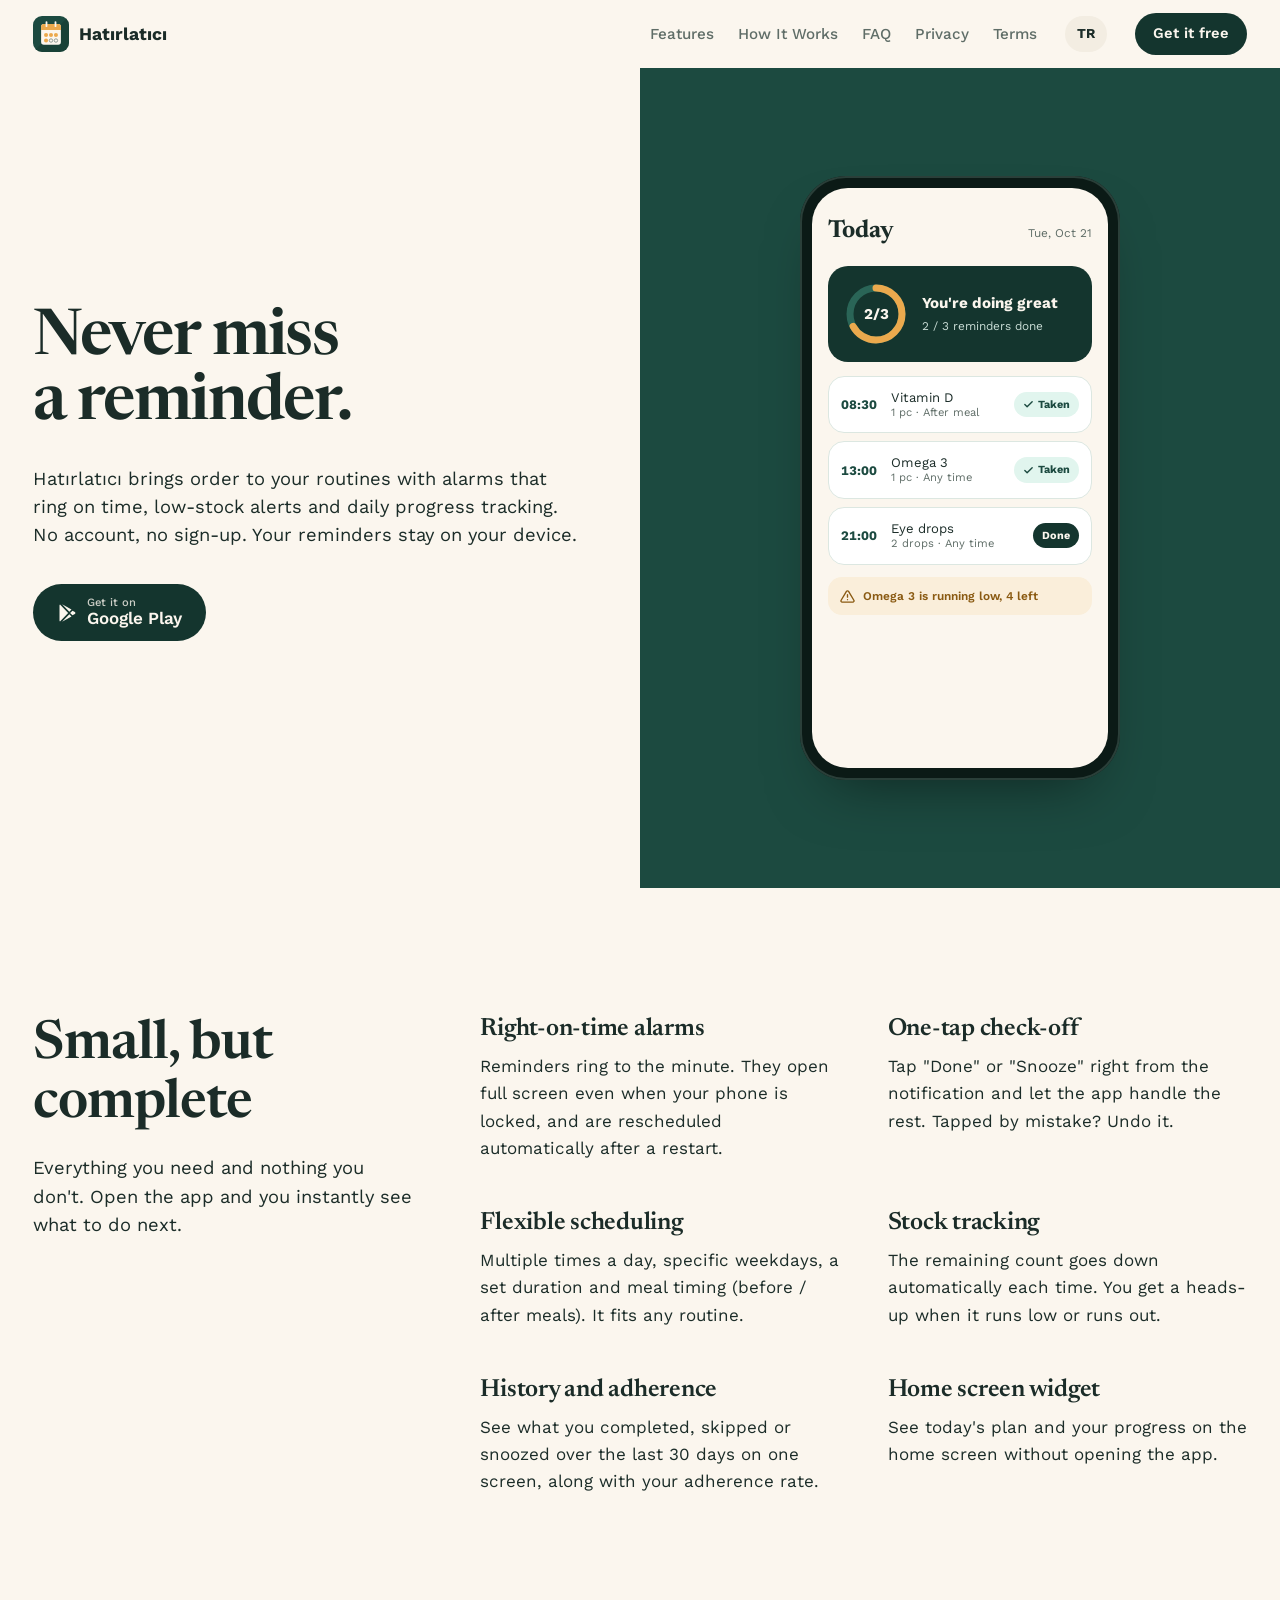
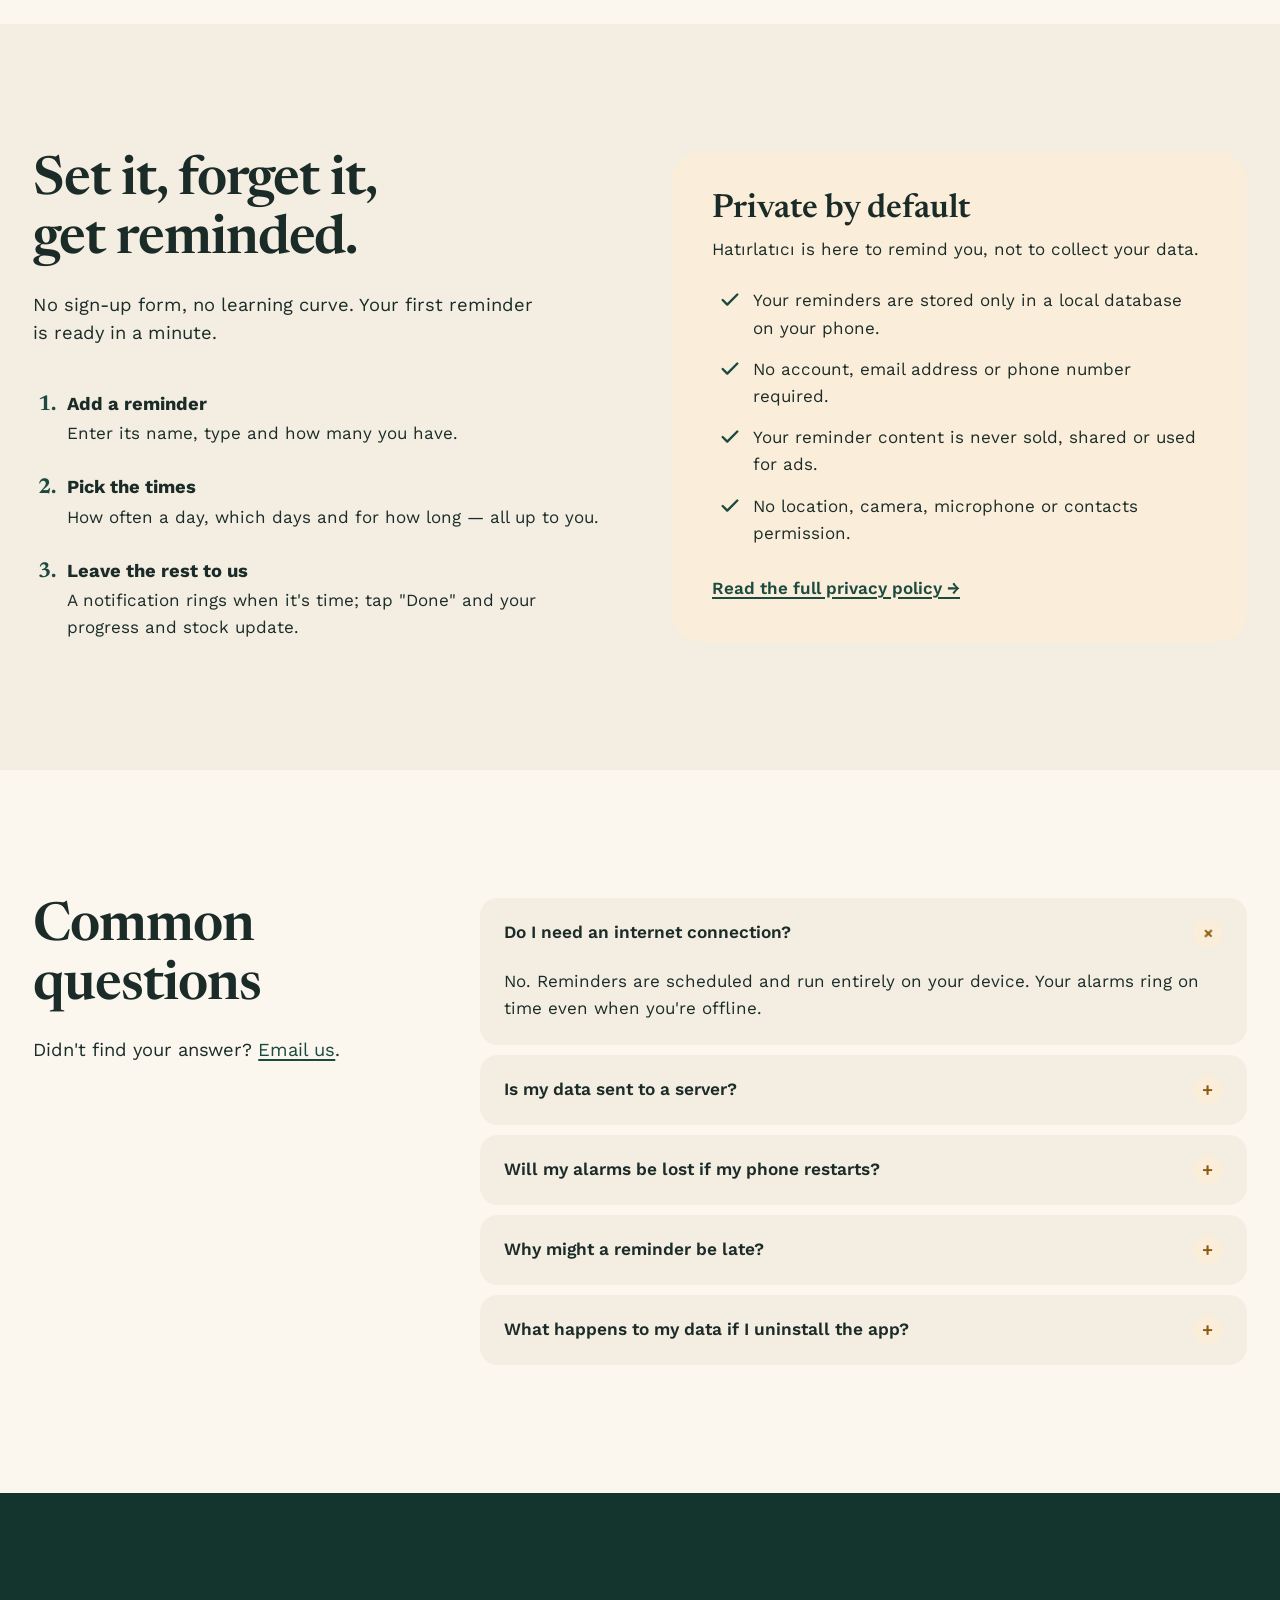
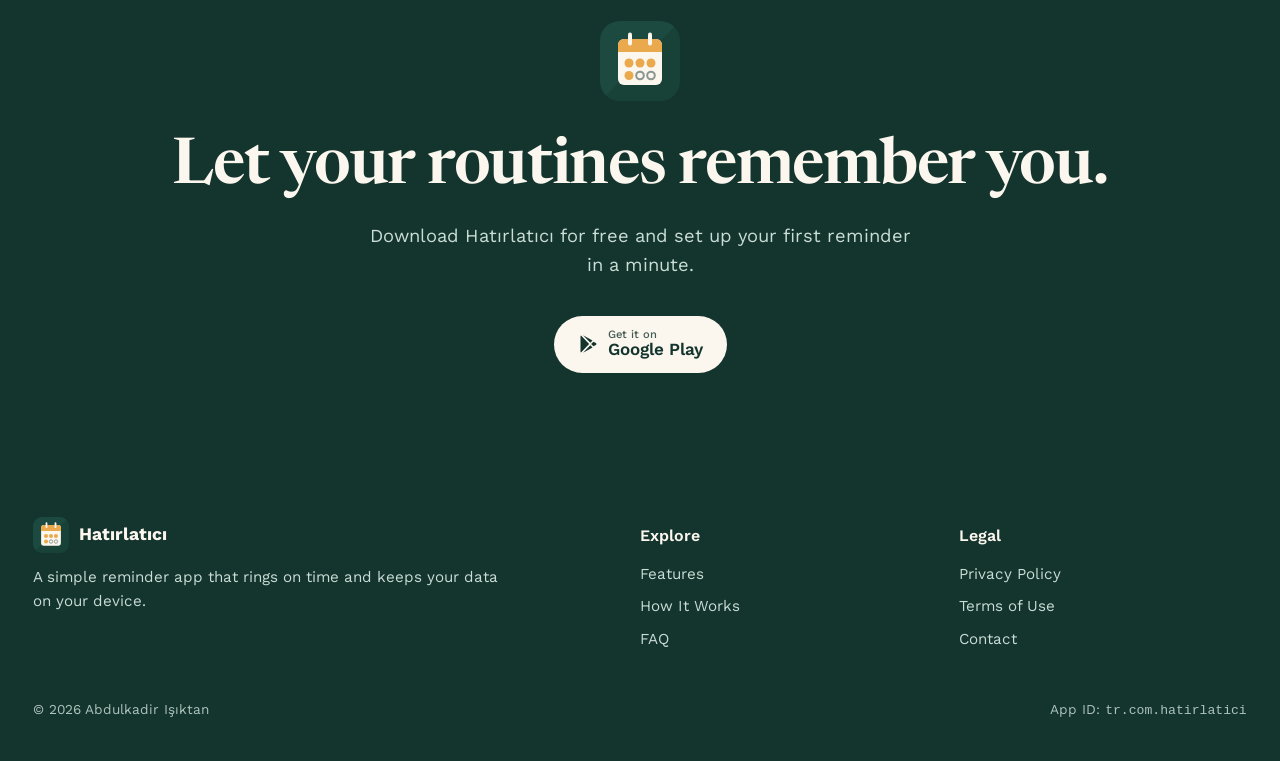
==== commit 970aada4: "Disclose AdMob ads in English pages" ====
--- a/en/index.html
+++ b/en/index.html
@@ -36,7 +36,7 @@
 <header class="hero">
   <div class="hero-copy" data-rise>
     <h1>Never miss a reminder.</h1>
-    <p class="lead">Hatırlatıcı brings order to your routines with alarms that ring on time, low-stock alerts and daily progress tracking. No account, no ads. Your data stays on your device.</p>
+    <p class="lead">Hatırlatıcı brings order to your routines with alarms that ring on time, low-stock alerts and daily progress tracking. No account, no sign-up. Your reminders stay on your device.</p>
     <a class="btn" href="https://play.google.com/store/apps/details?id=tr.com.hatirlatici" target="_blank" rel="noopener">
       <svg viewBox="0 0 24 24" fill="currentColor" aria-hidden="true"><path d="M3.6 1.8a1.5 1.5 0 0 0-.6 1.2v18c0 .5.2.9.6 1.2L13.4 12 3.6 1.8Zm11.2 11.6 2.6 2.7-11.3 6.4 8.7-9.1Zm3.8-4.1 2.8 1.6c.9.5.9 1.8 0 2.3l-2.8 1.6-2.9-2.8 2.9-2.7ZM6.1 1.5l11.3 6.4-2.6 2.7-8.7-9.1Z"/></svg>
       <span><small>Get it on</small>Google Play</span>
@@ -115,7 +115,7 @@
       <ul class="checks">
         <li>Your reminders are stored only in a local database on your phone.</li>
         <li>No account, email address or phone number required.</li>
-        <li>No ad networks; your data is never sold or shared.</li>
+        <li>Your reminder content is never sold, shared or used for ads.</li>
         <li>No location, camera, microphone or contacts permission.</li>
       </ul>
       <p class="more"><a href="privacy-policy.html">Read the full privacy policy →</a></p>
@@ -136,7 +136,7 @@
       </details>
       <details>
         <summary>Is my data sent to a server?</summary>
-        <p>Your reminders are never sent to any server. Only anonymous, aggregated usage statistics (Firebase Analytics) are collected to improve the app, and they never include the content of your reminders.</p>
+        <p>Your reminders are never sent to any server. Anonymous, aggregated usage statistics (Firebase Analytics) are collected to improve the app. To keep the app free, it shows Google AdMob ads; Google may process device data such as the advertising ID to serve them. None of this includes the content of your reminders.</p>
       </details>
       <details>
         <summary>Will my alarms be lost if my phone restarts?</summary>
